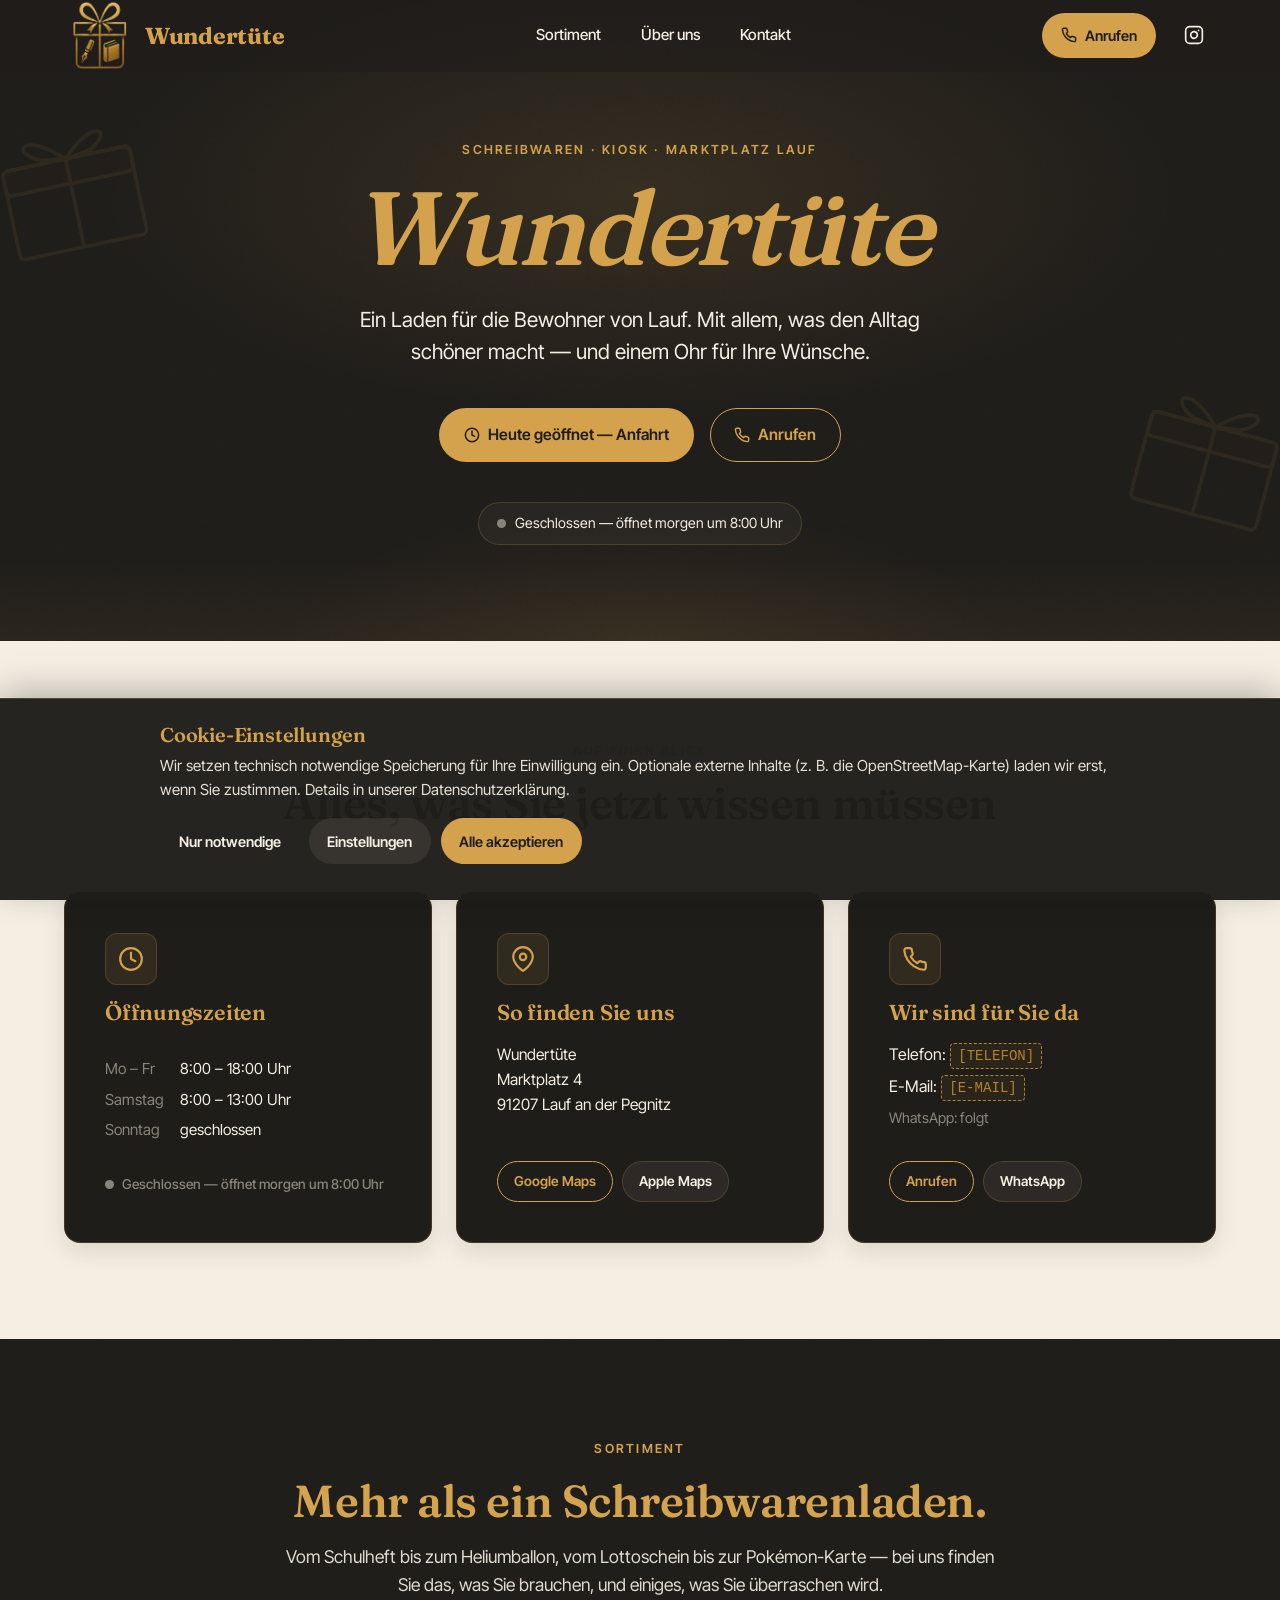
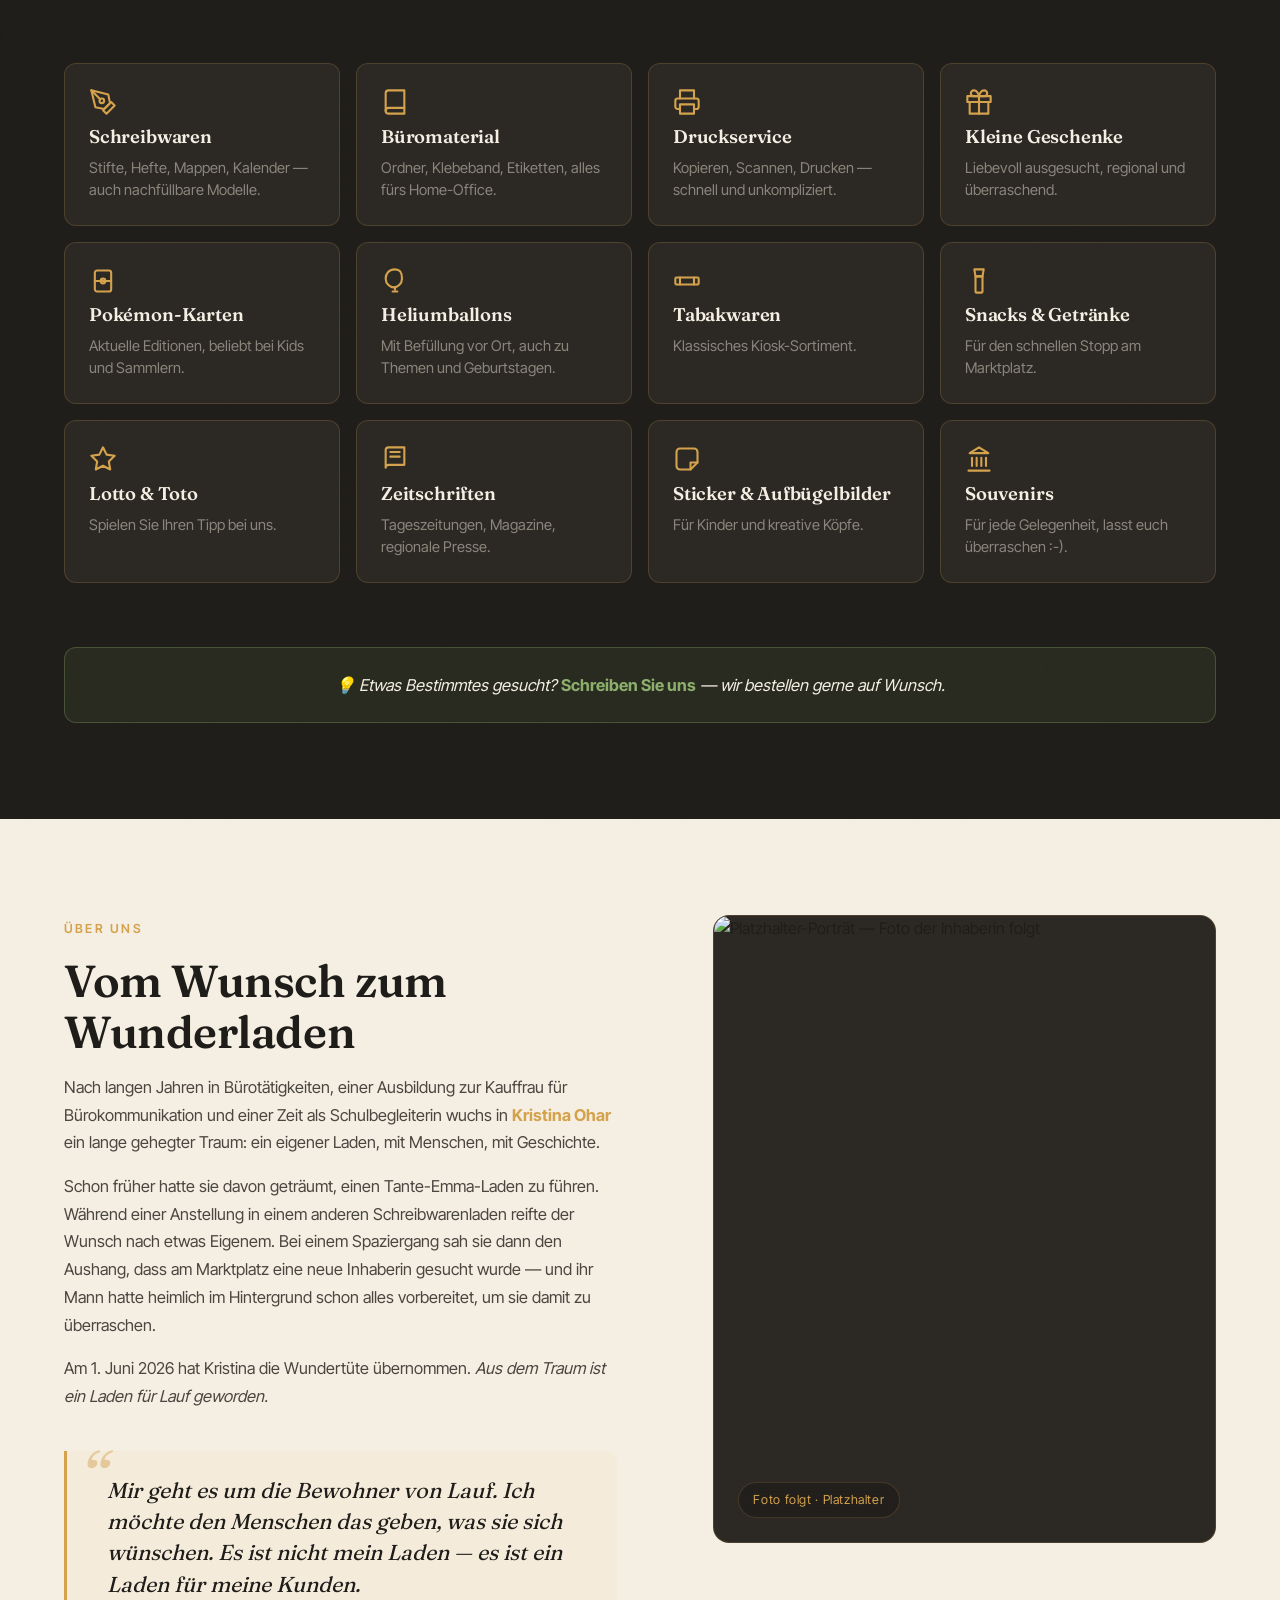
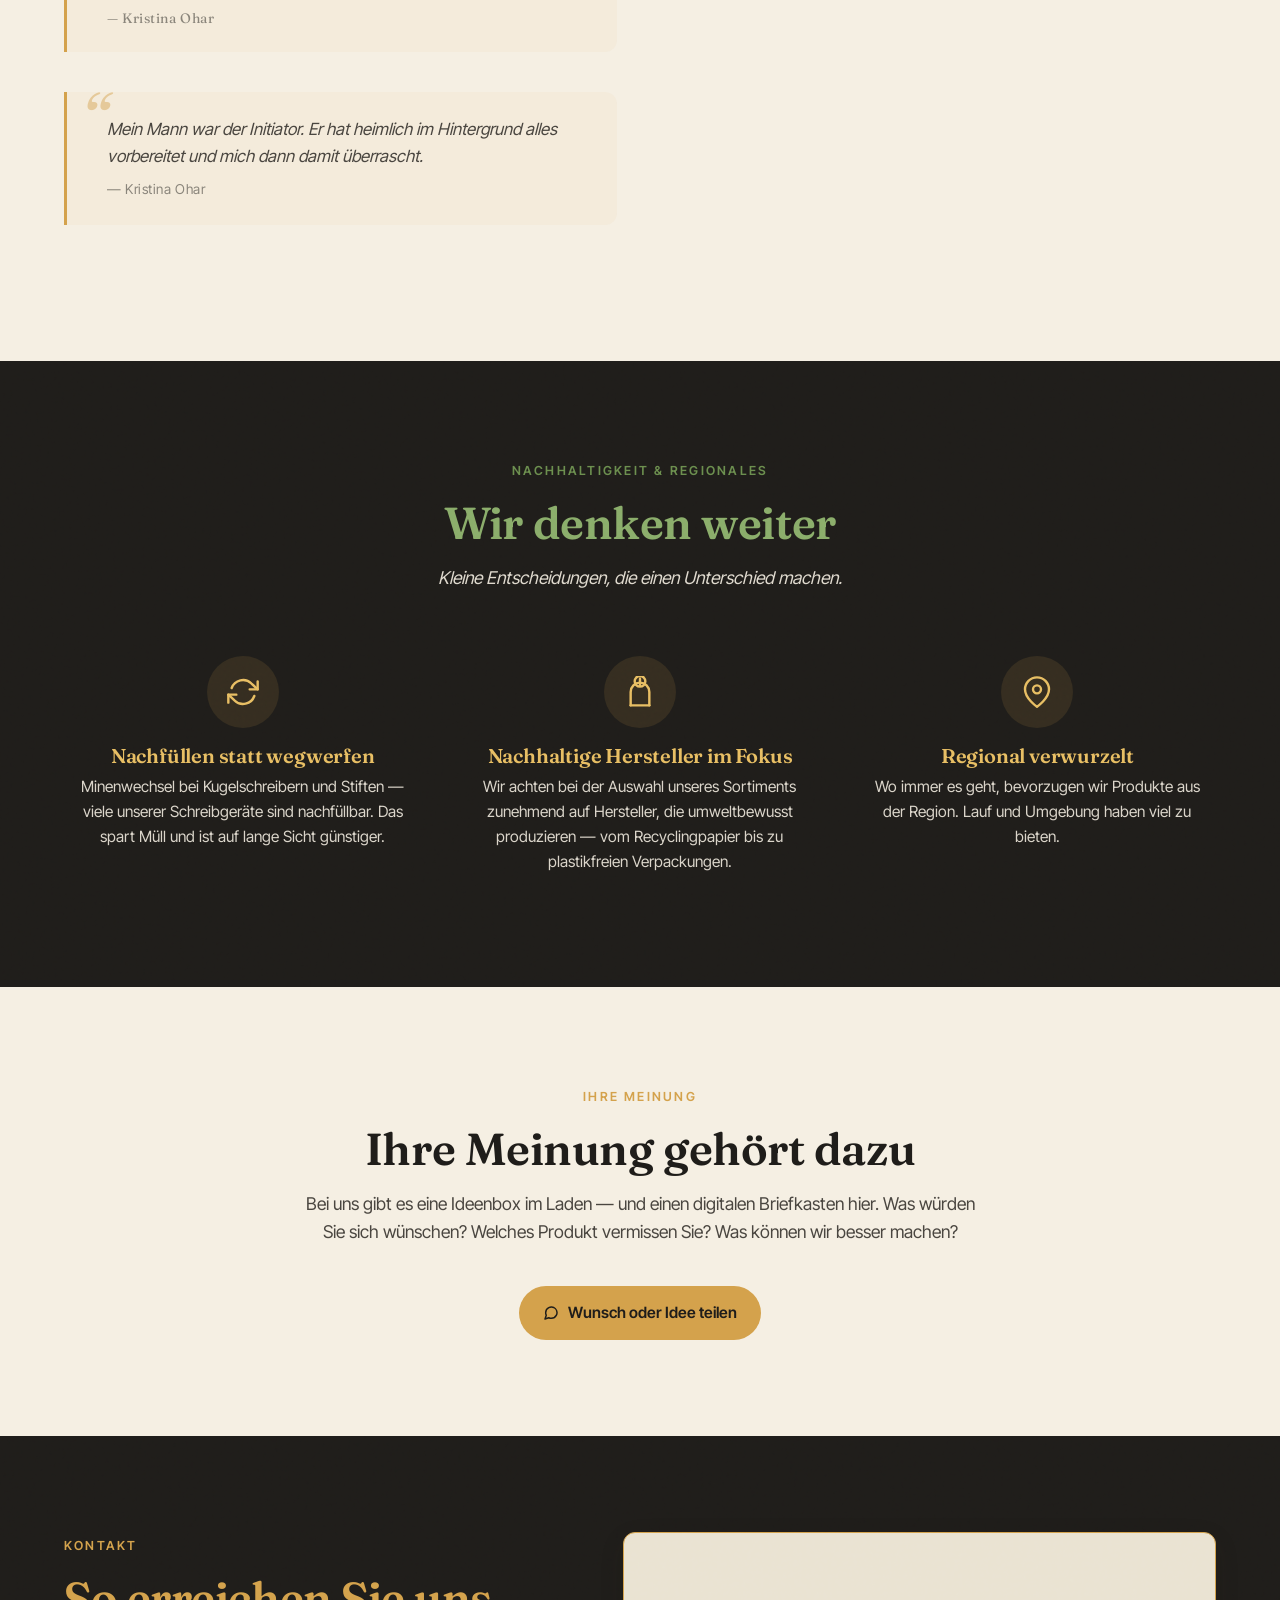
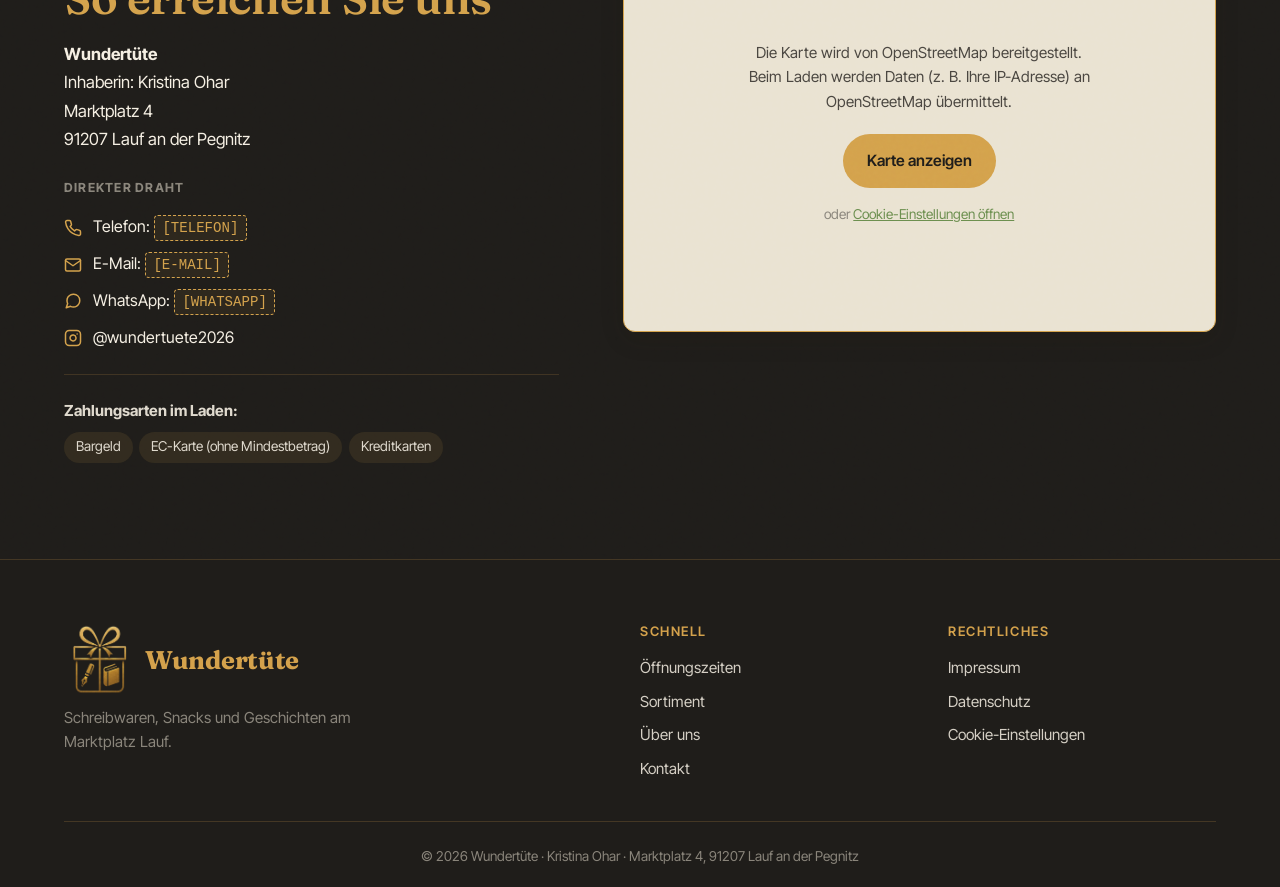
==== index.html @ 7faf1356 "Start" ====
<!DOCTYPE html>
<html lang="de">
<head>
  <meta charset="UTF-8" />
  <meta name="viewport" content="width=device-width, initial-scale=1.0" />
  <title>Wundertüte Lauf — Schreibwaren, Kiosk & Service am Marktplatz</title>
  <meta name="description" content="Wundertüte in Lauf an der Pegnitz: Schreibwaren, Büromaterial, Druckservice, Heliumballons, Snacks und Lotto. Mo–Fr 8–18 Uhr · Sa 8–13 Uhr. Marktplatz 4." />
  <meta name="theme-color" content="#1F1D1A" />

  <!-- Open Graph -->
  <meta property="og:title" content="Wundertüte — Ihr Schreibwarenladen am Marktplatz Lauf" />
  <meta property="og:description" content="Mehr als ein Schreibwarenladen. Von Schulmaterial bis Heliumballon — mit Service zum Anfassen." />
  <meta property="og:type" content="website" />
  <meta property="og:locale" content="de_DE" />

  <!-- Favicon Platzhalter (kleines goldenes Quadrat als SVG) -->
  <link rel="icon" type="image/svg+xml" href="data:image/svg+xml;utf8,<svg xmlns='http://www.w3.org/2000/svg' viewBox='0 0 64 64'><rect width='64' height='64' rx='12' fill='%231F1D1A'/><text x='50%25' y='58%25' font-family='serif' font-size='40' fill='%23D4A24C' text-anchor='middle' font-weight='700'>W</text></svg>" />

  <link rel="stylesheet" href="fonts.css" />
  <link rel="stylesheet" href="cookie-consent.css" />

  <style>
    /* =============================================================
       DESIGN TOKENS — Farbvariablen, Spacings, Typografie
       ============================================================= */
    :root {
      /* Primärfarben */
      --color-anthracite: #1F1D1A;
      --color-anthracite-soft: #2C2925;
      --color-gold: #D4A24C;
      --color-gold-bright: #E8BE63;

      /* Akzent */
      --color-green: #6B8E4E;
      --color-green-bright: #8AAD6A;

      /* Neutrals */
      --color-cream: #F5EFE3;
      --color-cream-soft: #EAE3D2;
      --color-text-on-dark: #F5EFE3;
      --color-text-on-light: #1F1D1A;
      --color-text-muted: #8A857B;
      --color-border: rgba(212, 162, 76, 0.2);

      /* Schatten — warm getönt */
      --shadow-sm: 0 1px 2px rgba(45, 30, 10, 0.08);
      --shadow-md: 0 8px 24px rgba(45, 30, 10, 0.12);
      --shadow-lg: 0 16px 48px rgba(45, 30, 10, 0.18);

      /* Spacings */
      --space-xs: 0.5rem;
      --space-sm: 1rem;
      --space-md: 1.5rem;
      --space-lg: 2.5rem;
      --space-xl: 4rem;
      --space-2xl: 6rem;

      /* Radien */
      --radius-sm: 8px;
      --radius-md: 12px;
      --radius-lg: 16px;
      --radius-pill: 999px;

      /* Schrift */
      --font-display: 'Fraunces', Georgia, 'Times New Roman', serif;
      --font-body: 'Inter Tight', system-ui, -apple-system, sans-serif;

      /* Breakpoints (für JS-Lesbarkeit dokumentiert) */
      --bp-sm: 640px;
      --bp-md: 960px;
      --bp-lg: 1280px;

      /* Header-Höhe */
      --header-h: 72px;
    }

    /* =============================================================
       RESET & BASE
       ============================================================= */
    *, *::before, *::after { box-sizing: border-box; }
    html { scroll-behavior: smooth; scroll-padding-top: var(--header-h); }
    body {
      margin: 0;
      font-family: var(--font-body);
      font-size: 16px;
      line-height: 1.6;
      color: var(--color-text-on-light);
      background: var(--color-cream);
      -webkit-font-smoothing: antialiased;
      -moz-osx-font-smoothing: grayscale;
    }
    img, svg { display: block; max-width: 100%; height: auto; }
    a { color: inherit; text-decoration: none; }
    button { font: inherit; cursor: pointer; border: none; background: none; color: inherit; }
    h1, h2, h3, h4 {
      font-family: var(--font-display);
      font-weight: 600;
      letter-spacing: -0.01em;
      line-height: 1.15;
      margin: 0 0 var(--space-sm) 0;
    }
    p { margin: 0 0 var(--space-sm) 0; }

    .container {
      width: 100%;
      max-width: 1200px;
      margin: 0 auto;
      padding: 0 var(--space-md);
    }

    /* Fokus-Styles für A11y */
    :focus-visible {
      outline: 2px solid var(--color-gold-bright);
      outline-offset: 3px;
      border-radius: 4px;
    }

    /* Sektion Padding */
    .section {
      padding: var(--space-2xl) 0;
      position: relative;
    }
    .section--dark {
      background: var(--color-anthracite);
      color: var(--color-text-on-dark);
    }
    .section--light {
      background: var(--color-cream);
      color: var(--color-text-on-light);
    }

    /* Grain Overlay für dunkle Sektionen */
    .section--dark::before {
      content: "";
      position: absolute;
      inset: 0;
      pointer-events: none;
      opacity: 0.07;
      mix-blend-mode: overlay;
      background-image: url("data:image/svg+xml,%3Csvg viewBox='0 0 200 200' xmlns='http://www.w3.org/2000/svg'%3E%3Cfilter id='n'%3E%3CfeTurbulence type='fractalNoise' baseFrequency='0.85' numOctaves='2' stitchTiles='stitch'/%3E%3C/filter%3E%3Crect width='100%25' height='100%25' filter='url(%23n)' opacity='0.9'/%3E%3C/svg%3E");
    }

    .eyebrow {
      display: inline-block;
      font-family: var(--font-body);
      font-size: 0.78rem;
      font-weight: 600;
      letter-spacing: 0.18em;
      text-transform: uppercase;
      color: var(--color-gold);
      margin-bottom: var(--space-sm);
    }

    /* Buttons */
    .btn {
      display: inline-flex;
      align-items: center;
      justify-content: center;
      gap: 0.55rem;
      padding: 0.85rem 1.45rem;
      font-weight: 600;
      font-size: 0.97rem;
      border-radius: var(--radius-pill);
      transition: transform 0.18s ease, box-shadow 0.22s ease, background 0.2s ease, color 0.2s ease, border-color 0.2s ease;
      min-height: 44px;
      cursor: pointer;
      border: 1.5px solid transparent;
      white-space: nowrap;
    }
    .btn--primary {
      background: var(--color-gold);
      color: var(--color-anthracite);
    }
    .btn--primary:hover {
      background: var(--color-gold-bright);
      transform: translateY(-1px);
      box-shadow: 0 8px 20px rgba(212, 162, 76, 0.35);
    }
    .btn--outline {
      background: transparent;
      color: var(--color-gold);
      border-color: var(--color-gold);
    }
    .btn--outline:hover {
      background: rgba(212, 162, 76, 0.12);
      color: var(--color-gold-bright);
      transform: translateY(-1px);
    }
    .btn--green {
      background: var(--color-green);
      color: var(--color-cream);
    }
    .btn--green:hover {
      background: var(--color-green-bright);
      transform: translateY(-1px);
      box-shadow: 0 8px 20px rgba(107, 142, 78, 0.35);
    }
    .btn--ghost {
      background: rgba(245, 239, 227, 0.06);
      color: var(--color-text-on-dark);
      border-color: var(--color-border);
    }
    .btn--ghost:hover {
      background: rgba(212, 162, 76, 0.12);
      border-color: var(--color-gold);
    }

    /* =============================================================
       SEKTION 1: HEADER (sticky)
       ============================================================= */
    .site-header {
      position: fixed;
      top: 0; left: 0; right: 0;
      z-index: 100;
      height: var(--header-h);
      background: rgba(31, 29, 26, 0.55);
      backdrop-filter: blur(0px);
      -webkit-backdrop-filter: blur(0px);
      transition: background 0.3s ease, backdrop-filter 0.3s ease, height 0.3s ease, box-shadow 0.3s ease;
      border-bottom: 1px solid transparent;
    }
    .site-header.is-scrolled {
      background: rgba(31, 29, 26, 0.85);
      backdrop-filter: blur(12px);
      -webkit-backdrop-filter: blur(12px);
      border-bottom-color: var(--color-border);
      box-shadow: 0 4px 24px rgba(0, 0, 0, 0.2);
    }
    .site-header .container {
      display: flex;
      align-items: center;
      justify-content: space-between;
      height: 100%;
    }
    .brand {
      display: flex;
      align-items: center;
      gap: 0.55rem;
      color: var(--color-gold);
      font-family: var(--font-display);
      font-size: 1.45rem;
      font-weight: 700;
      letter-spacing: -0.01em;
    }
    .brand-mark {
      width: 4.5rem;
      height: 4.5rem;
      flex-shrink: 0;
      object-fit: contain;
    }
    .nav-desktop {
      display: none;
      gap: var(--space-lg);
    }
    .nav-desktop a {
      color: var(--color-cream);
      font-size: 0.95rem;
      font-weight: 500;
      position: relative;
      padding: 0.3rem 0;
      transition: color 0.2s ease;
    }
    .nav-desktop a::after {
      content: "";
      position: absolute;
      left: 0; right: 0; bottom: -2px;
      height: 2px;
      background: var(--color-gold);
      transform: scaleX(0);
      transform-origin: left;
      transition: transform 0.25s ease;
    }
    .nav-desktop a:hover { color: var(--color-gold); }
    .nav-desktop a:hover::after { transform: scaleX(1); }

    .header-actions {
      display: flex;
      align-items: center;
      gap: var(--space-sm);
    }
    .icon-btn {
      width: 44px; height: 44px;
      display: grid; place-items: center;
      border-radius: var(--radius-pill);
      color: var(--color-cream);
      transition: background 0.2s ease, color 0.2s ease;
    }
    .icon-btn:hover { background: rgba(212, 162, 76, 0.15); color: var(--color-gold); }
    .header-actions .btn { padding: 0.6rem 1.1rem; font-size: 0.9rem; }

    .burger {
      display: grid;
      place-items: center;
      width: 44px; height: 44px;
      border-radius: var(--radius-pill);
      color: var(--color-cream);
    }
    .burger:hover { background: rgba(212, 162, 76, 0.15); color: var(--color-gold); }

    /* Mobile-Nav-Overlay */
    .mobile-nav {
      position: fixed;
      inset: var(--header-h) 0 0 0;
      background: rgba(31, 29, 26, 0.97);
      backdrop-filter: blur(20px);
      -webkit-backdrop-filter: blur(20px);
      z-index: 95;
      display: flex;
      flex-direction: column;
      padding: var(--space-xl) var(--space-md);
      gap: var(--space-md);
      transform: translateY(-110%);
      transition: transform 0.4s cubic-bezier(0.4, 0, 0.2, 1);
    }
    .mobile-nav.is-open { transform: translateY(0); }
    .mobile-nav a {
      color: var(--color-cream);
      font-family: var(--font-display);
      font-size: 1.6rem;
      padding: 0.4rem 0;
      border-bottom: 1px solid var(--color-border);
    }
    .mobile-nav a:hover { color: var(--color-gold); }

    @media (min-width: 960px) {
      .nav-desktop { display: flex; }
      .burger { display: none; }
    }

    /* =============================================================
       SEKTION 2: HERO
       ============================================================= */
    .hero {
      position: relative;
      padding-top: calc(var(--header-h) + var(--space-xl));
      padding-bottom: var(--space-2xl);
      background: var(--color-anthracite);
      color: var(--color-text-on-dark);
      overflow: hidden;
      text-align: center;
    }
    .hero::before {
      content: "";
      position: absolute;
      inset: 0;
      background:
        radial-gradient(ellipse 60% 50% at 50% 30%, rgba(212, 162, 76, 0.12), transparent 70%),
        radial-gradient(ellipse 40% 30% at 50% 100%, rgba(212, 162, 76, 0.08), transparent 70%);
      pointer-events: none;
    }
    .hero::after {
      content: "";
      position: absolute;
      inset: 0;
      opacity: 0.08;
      mix-blend-mode: overlay;
      background-image: url("data:image/svg+xml,%3Csvg viewBox='0 0 200 200' xmlns='http://www.w3.org/2000/svg'%3E%3Cfilter id='n'%3E%3CfeTurbulence type='fractalNoise' baseFrequency='0.85' numOctaves='2' stitchTiles='stitch'/%3E%3C/filter%3E%3Crect width='100%25' height='100%25' filter='url(%23n)'/%3E%3C/svg%3E");
      pointer-events: none;
    }
    .hero-ornament {
      position: absolute;
      width: 180px;
      opacity: 0.08;
      pointer-events: none;
    }
    .hero-ornament--left { top: 14%; left: -20px; transform: rotate(-12deg); }
    .hero-ornament--right { bottom: 16%; right: -20px; transform: rotate(15deg); }

    .hero-content { position: relative; z-index: 2; max-width: 820px; margin: 0 auto; }
    .hero h1 {
      font-family: var(--font-display);
      font-size: clamp(3rem, 11vw, 6.5rem);
      font-weight: 600;
      color: var(--color-gold);
      letter-spacing: -0.03em;
      margin-bottom: var(--space-md);
      line-height: 1;
      font-style: italic;
    }
    .hero-subline {
      font-size: clamp(1.05rem, 2.2vw, 1.3rem);
      color: var(--color-cream);
      max-width: 620px;
      margin: 0 auto var(--space-lg);
      line-height: 1.55;
    }
    .hero-actions {
      display: flex;
      flex-wrap: wrap;
      justify-content: center;
      gap: var(--space-sm);
      margin-bottom: var(--space-lg);
    }
    .hero-status {
      display: inline-flex;
      align-items: center;
      gap: 0.6rem;
      padding: 0.55rem 1.1rem;
      border: 1px solid var(--color-border);
      border-radius: var(--radius-pill);
      font-size: 0.88rem;
      color: var(--color-cream);
      background: rgba(245, 239, 227, 0.04);
    }
    .live-dot {
      width: 9px; height: 9px;
      border-radius: 50%;
      background: var(--color-green-bright);
      box-shadow: 0 0 0 0 rgba(138, 173, 106, 0.6);
      animation: pulse 2.4s ease-in-out infinite;
    }
    @keyframes pulse {
      0%, 100% { box-shadow: 0 0 0 0 rgba(138, 173, 106, 0.6); }
      50% { box-shadow: 0 0 0 8px rgba(138, 173, 106, 0); }
    }
    .live-dot.is-closed { background: var(--color-text-muted); animation: none; }

    .hero-gradient-fade {
      position: absolute;
      bottom: 0; left: 0; right: 0;
      height: 80px;
      background: linear-gradient(to bottom, transparent, rgba(212, 162, 76, 0.06));
      pointer-events: none;
    }

    /* =============================================================
       SEKTION 3: SCHNELL-INFO
       ============================================================= */
    .quickinfo .section-head {
      text-align: center;
      margin-bottom: var(--space-xl);
    }
    .quickinfo h2 {
      font-size: clamp(2rem, 4.5vw, 2.8rem);
    }
    .info-grid {
      display: grid;
      grid-template-columns: 1fr;
      gap: var(--space-md);
    }
    @media (min-width: 720px) { .info-grid { grid-template-columns: repeat(3, 1fr); } }

    .info-card {
      background: var(--color-anthracite);
      color: var(--color-text-on-dark);
      border-radius: var(--radius-lg);
      padding: var(--space-lg);
      box-shadow: var(--shadow-md);
      border: 1px solid var(--color-border);
      display: flex;
      flex-direction: column;
      gap: var(--space-sm);
      transition: transform 0.3s ease, box-shadow 0.3s ease;
    }
    .info-card:hover {
      transform: translateY(-4px);
      box-shadow: var(--shadow-lg);
    }
    .info-icon {
      width: 52px; height: 52px;
      border-radius: var(--radius-md);
      background: rgba(212, 162, 76, 0.1);
      border: 1px solid var(--color-border);
      display: grid; place-items: center;
      color: var(--color-gold);
    }
    .info-card h3 {
      font-size: 1.35rem;
      color: var(--color-gold);
      margin: 0;
    }
    .info-card .hours-table {
      display: grid;
      grid-template-columns: auto 1fr;
      gap: 0.4rem 1rem;
      font-size: 0.95rem;
    }
    .info-card .hours-table dt { color: var(--color-text-muted); }
    .info-card .hours-table dd { margin: 0; color: var(--color-cream); }
    .info-card address {
      font-style: normal;
      font-size: 0.98rem;
      line-height: 1.6;
      color: var(--color-cream);
    }
    .info-card .card-actions {
      margin-top: auto;
      display: flex;
      flex-wrap: wrap;
      gap: 0.55rem;
      padding-top: var(--space-sm);
    }
    .info-card .card-actions .btn { padding: 0.55rem 1rem; font-size: 0.85rem; min-height: 38px; }

    .status-pill {
      display: inline-flex;
      align-items: center;
      gap: 0.5rem;
      font-size: 0.85rem;
      color: var(--color-green-bright);
      font-weight: 500;
    }
    .status-pill.is-closed { color: var(--color-text-muted); }

    /* =============================================================
       SEKTION 4: SORTIMENT
       ============================================================= */
    .sortiment .section-head {
      text-align: center;
      max-width: 720px;
      margin: 0 auto var(--space-xl);
    }
    .sortiment h2 {
      font-size: clamp(2rem, 4.5vw, 2.8rem);
      color: var(--color-gold);
    }
    .sortiment .lead {
      font-size: 1.1rem;
      color: var(--color-cream);
      opacity: 0.9;
    }
    .cat-grid {
      display: grid;
      grid-template-columns: 1fr;
      gap: var(--space-sm);
    }
    @media (min-width: 600px) { .cat-grid { grid-template-columns: repeat(2, 1fr); } }
    @media (min-width: 960px) { .cat-grid { grid-template-columns: repeat(3, 1fr); } }
    @media (min-width: 1200px) { .cat-grid { grid-template-columns: repeat(4, 1fr); } }

    .cat-card {
      background: var(--color-anthracite-soft);
      border: 1px solid var(--color-border);
      border-radius: var(--radius-md);
      padding: var(--space-md);
      display: flex;
      flex-direction: column;
      gap: 0.6rem;
      transition: transform 0.25s ease, border-color 0.25s ease, background 0.25s ease;
      position: relative;
      overflow: hidden;
    }
    .cat-card::after {
      content: "";
      position: absolute;
      left: var(--space-md);
      bottom: var(--space-sm);
      width: 32px;
      height: 2px;
      background: var(--color-green);
      transform: scaleX(0);
      transform-origin: left;
      transition: transform 0.3s ease;
    }
    .cat-card:hover {
      transform: translateY(-3px);
      border-color: var(--color-gold);
      background: var(--color-anthracite-soft);
    }
    .cat-card:hover::after { transform: scaleX(1); }
    .cat-icon { color: var(--color-gold); }
    .cat-card h3 { font-size: 1.15rem; margin: 0; color: var(--color-cream); }
    .cat-card p { font-size: 0.92rem; color: var(--color-text-muted); margin: 0; line-height: 1.5; }

    .hint-box {
      margin-top: var(--space-xl);
      padding: var(--space-md) var(--space-lg);
      background: rgba(107, 142, 78, 0.12);
      border: 1px solid rgba(138, 173, 106, 0.3);
      border-radius: var(--radius-md);
      text-align: center;
      color: var(--color-cream);
      font-size: 1.02rem;
      font-style: italic;
    }
    .hint-box strong { color: var(--color-green-bright); font-style: normal; }

    /* =============================================================
       SEKTION 5: ÜBER UNS
       ============================================================= */
    .about .layout {
      display: grid;
      grid-template-columns: 1fr;
      gap: var(--space-xl);
      align-items: start;
    }
    @media (min-width: 960px) { .about .layout { grid-template-columns: 1.1fr 1fr; gap: var(--space-2xl); } }

    .about h2 {
      font-size: clamp(2rem, 4.5vw, 2.8rem);
      color: var(--color-anthracite);
    }
    .about p {
      color: #4a4640;
      font-size: 1.02rem;
      line-height: 1.7;
    }
    .about-photo {
      position: relative;
      border-radius: var(--radius-lg);
      overflow: hidden;
      border: 1px solid var(--color-border);
      aspect-ratio: 4 / 5;
      background: var(--color-anthracite-soft);
    }
    .about-photo img {
      width: 100%; height: 100%; object-fit: cover;
      filter: saturate(0.92);
    }
    .about-photo .photo-tag {
      position: absolute;
      bottom: var(--space-md); left: var(--space-md);
      background: rgba(31, 29, 26, 0.75);
      backdrop-filter: blur(8px);
      color: var(--color-gold);
      padding: 0.45rem 0.9rem;
      border-radius: var(--radius-pill);
      font-size: 0.78rem;
      letter-spacing: 0.05em;
      border: 1px solid var(--color-border);
    }

    .quote-block {
      margin: var(--space-lg) 0;
      padding: var(--space-md) var(--space-lg);
      border-left: 3px solid var(--color-gold);
      background: rgba(212, 162, 76, 0.05);
      border-radius: 0 var(--radius-md) var(--radius-md) 0;
      position: relative;
    }
    .quote-block::before {
      content: "“";
      position: absolute;
      top: -0.4rem; left: 0.6rem;
      font-family: var(--font-display);
      font-size: 4rem;
      color: var(--color-gold);
      opacity: 0.45;
      line-height: 1;
    }
    .quote-block.large {
      font-family: var(--font-display);
      font-size: 1.35rem;
      line-height: 1.45;
      color: var(--color-anthracite);
      font-style: italic;
    }
    .quote-block.small {
      font-size: 1.05rem;
      color: #4a4640;
      font-style: italic;
    }
    .quote-block cite {
      display: block;
      margin-top: 0.55rem;
      font-size: 0.85rem;
      color: var(--color-text-muted);
      font-style: normal;
      letter-spacing: 0.04em;
    }

    /* =============================================================
       SEKTION 6: NACHHALTIGKEIT
       ============================================================= */
    .nachhaltigkeit .section-head {
      text-align: center;
      max-width: 720px;
      margin: 0 auto var(--space-xl);
    }
    .nachhaltigkeit h2 {
      font-size: clamp(2rem, 4.5vw, 2.8rem);
      color: var(--color-green-bright);
    }
    .nachhaltigkeit .lead {
      font-style: italic;
      font-size: 1.1rem;
      color: var(--color-cream);
      opacity: 0.9;
    }
    .nh-grid {
      display: grid;
      grid-template-columns: 1fr;
      gap: var(--space-lg);
    }
    @media (min-width: 720px) { .nh-grid { grid-template-columns: repeat(3, 1fr); } }
    .nh-item { text-align: center; padding: 0 var(--space-sm); }
    .nh-icon {
      width: 72px; height: 72px;
      margin: 0 auto var(--space-sm);
      background: rgba(212, 162, 76, 0.12);
      border-radius: var(--radius-pill);
      display: grid; place-items: center;
      color: var(--color-gold-bright);
    }
    .nh-item h3 { font-size: 1.25rem; color: var(--color-gold-bright); margin-bottom: 0.5rem; }
    .nh-item p { color: var(--color-cream); opacity: 0.88; font-size: 0.97rem; line-height: 1.6; }

    /* =============================================================
       SEKTION 8: FEEDBACK
       ============================================================= */
    .feedback {
      text-align: center;
    }
    .feedback .inner { max-width: 720px; margin: 0 auto; }
    .feedback h2 {
      font-size: clamp(2rem, 4.5vw, 2.8rem);
      color: var(--color-anthracite);
    }
    .feedback p {
      font-size: 1.1rem;
      color: #4a4640;
      margin-bottom: var(--space-lg);
    }
    .feedback-fallback {
      display: none;
      margin-top: var(--space-md);
      padding: var(--space-md);
      background: rgba(107, 142, 78, 0.08);
      border: 1px solid rgba(31, 29, 26, 0.1);
      border-radius: var(--radius-md);
      color: #4a4640;
      font-size: 0.97rem;
    }
    .feedback-fallback.is-open { display: block; }

    /* =============================================================
       SEKTION 9: KONTAKT
       ============================================================= */
    .kontakt .layout {
      display: grid;
      grid-template-columns: 1fr;
      gap: var(--space-xl);
    }
    @media (min-width: 960px) { .kontakt .layout { grid-template-columns: 1fr 1.2fr; } }

    .kontakt h2 {
      font-size: clamp(2rem, 4.5vw, 2.8rem);
      color: var(--color-gold);
    }
    .kontakt .contact-block address {
      font-style: normal;
      font-size: 1.05rem;
      line-height: 1.7;
      color: var(--color-cream);
      margin-bottom: var(--space-md);
    }
    .kontakt .contact-block .label-mini {
      font-size: 0.78rem;
      font-weight: 700;
      color: var(--color-text-muted);
      letter-spacing: 0.1em;
      text-transform: uppercase;
    }
    .contact-list {
      list-style: none;
      padding: 0;
      margin: 0 0 var(--space-md);
      display: flex;
      flex-direction: column;
      gap: 0.6rem;
    }
    .contact-list li {
      display: flex;
      align-items: center;
      gap: 0.7rem;
      font-size: 1rem;
    }
    .contact-list li svg { color: var(--color-gold); flex-shrink: 0; }
    .contact-list a:hover { color: var(--color-green); text-decoration: underline; }

    .pay-block {
      margin-top: var(--space-md);
      padding-top: var(--space-md);
      border-top: 1px solid var(--color-border);
      font-size: 0.95rem;
      color: var(--color-cream);
      opacity: 0.9;
    }
    .pay-tags {
      display: flex;
      flex-wrap: wrap;
      gap: 0.4rem;
      margin-top: 0.5rem;
    }
    .pay-tags span {
      padding: 0.3rem 0.75rem;
      background: rgba(212, 162, 76, 0.12);
      border-radius: var(--radius-pill);
      font-size: 0.85rem;
    }

    .map-frame {
      border-radius: var(--radius-md);
      overflow: hidden;
      border: 1px solid var(--color-gold);
      box-shadow: var(--shadow-md);
      height: 400px;
      background: var(--color-cream-soft);
    }
    .map-frame iframe { width: 100%; height: 100%; border: 0; display: block; }

    /* =============================================================
       SEKTION 10: FOOTER
       ============================================================= */
    .site-footer {
      background: var(--color-anthracite);
      color: var(--color-cream);
      padding: var(--space-xl) 0 var(--space-md);
      border-top: 1px solid var(--color-border);
    }
    .footer-grid {
      display: grid;
      grid-template-columns: 1fr;
      gap: var(--space-lg);
      margin-bottom: var(--space-lg);
    }
    @media (min-width: 720px) { .footer-grid { grid-template-columns: 2fr 1fr 1fr; } }

    .footer-brand .brand { font-size: 1.6rem; margin-bottom: 0.6rem; }
    .footer-brand p { color: var(--color-text-muted); font-size: 0.95rem; max-width: 360px; }
    .footer-col h4 {
      font-family: var(--font-body);
      font-size: 0.82rem;
      text-transform: uppercase;
      letter-spacing: 0.12em;
      color: var(--color-gold);
      margin-bottom: var(--space-sm);
      font-weight: 600;
    }
    .footer-col ul {
      list-style: none;
      padding: 0; margin: 0;
      display: flex;
      flex-direction: column;
      gap: 0.5rem;
    }
    .footer-col a {
      color: var(--color-cream);
      opacity: 0.85;
      font-size: 0.95rem;
      transition: color 0.2s ease, opacity 0.2s ease;
    }
    .footer-col a:hover { color: var(--color-gold); opacity: 1; }

    .footer-bottom {
      padding-top: var(--space-md);
      border-top: 1px solid var(--color-border);
      text-align: center;
      font-size: 0.85rem;
      color: var(--color-text-muted);
    }

    /* =============================================================
       SCROLL-REVEAL
       ============================================================= */
    .reveal {
      opacity: 0;
      transform: translateY(24px);
      transition: opacity 0.7s ease, transform 0.7s ease;
    }
    .reveal.is-visible {
      opacity: 1;
      transform: none;
    }

    @media (prefers-reduced-motion: reduce) {
      *, *::before, *::after {
        animation-duration: 0.01ms !important;
        transition-duration: 0.01ms !important;
      }
      .reveal { opacity: 1; transform: none; }
    }

    /* Platzhalter-Tag (sichtbar) */
    .ph {
      display: inline-block;
      padding: 0.05rem 0.45rem;
      border: 1px dashed var(--color-gold);
      border-radius: 4px;
      color: var(--color-gold);
      font-size: 0.88em;
      font-family: ui-monospace, SFMono-Regular, monospace;
      background: rgba(212, 162, 76, 0.08);
    }
    .section--light .ph {
      color: #b3832c;
      border-color: #b3832c;
      background: rgba(179, 131, 44, 0.08);
    }
  </style>
</head>
<body>
  <!-- =============================================================
       HEADER
       ============================================================= -->
  <header class="site-header" id="siteHeader">
    <div class="container">
      <a href="#top" class="brand" aria-label="Wundertüte Startseite">
        <img src="Wundertuete_Logo_Paket_transparent.png" alt="" class="brand-mark" width="72" height="72" aria-hidden="true">
        <span>Wundertüte</span>
      </a>

      <nav class="nav-desktop" aria-label="Hauptnavigation">
        <a href="#sortiment">Sortiment</a>
        <a href="#about">Über uns</a>
        <a href="#kontakt">Kontakt</a>
      </nav>

      <div class="header-actions">
        <a href="tel:+49" class="btn btn--primary" aria-label="Anrufen">
          <svg width="16" height="16" viewBox="0 0 24 24" fill="none" stroke="currentColor" stroke-width="2.2" stroke-linecap="round" stroke-linejoin="round" aria-hidden="true"><path d="M22 16.92v3a2 2 0 0 1-2.18 2 19.79 19.79 0 0 1-8.63-3.07 19.5 19.5 0 0 1-6-6 19.79 19.79 0 0 1-3.07-8.67A2 2 0 0 1 4.11 2h3a2 2 0 0 1 2 1.72 12.84 12.84 0 0 0 .7 2.81 2 2 0 0 1-.45 2.11L8.09 9.91a16 16 0 0 0 6 6l1.27-1.27a2 2 0 0 1 2.11-.45 12.84 12.84 0 0 0 2.81.7A2 2 0 0 1 22 16.92z"/></svg>
          <span class="anrufen-label">Anrufen</span>
        </a>
        <a href="https://www.instagram.com/wundertuete2026/" class="icon-btn" aria-label="Instagram" target="_blank" rel="noopener">
          <svg width="20" height="20" viewBox="0 0 24 24" fill="none" stroke="currentColor" stroke-width="2" stroke-linecap="round" stroke-linejoin="round" aria-hidden="true"><rect x="2" y="2" width="20" height="20" rx="5" ry="5"/><path d="M16 11.37A4 4 0 1 1 12.63 8 4 4 0 0 1 16 11.37z"/><line x1="17.5" y1="6.5" x2="17.51" y2="6.5"/></svg>
        </a>
        <button class="burger" id="burgerBtn" aria-label="Menü öffnen" aria-controls="mobileNav" aria-expanded="false">
          <svg width="22" height="22" viewBox="0 0 24 24" fill="none" stroke="currentColor" stroke-width="2.2" stroke-linecap="round" aria-hidden="true"><line x1="3" y1="7" x2="21" y2="7"/><line x1="3" y1="12" x2="21" y2="12"/><line x1="3" y1="17" x2="21" y2="17"/></svg>
        </button>
      </div>
    </div>
  </header>

  <nav class="mobile-nav" id="mobileNav" aria-label="Mobile Navigation">
    <a href="#sortiment">Sortiment</a>
    <a href="#about">Über uns</a>
    <a href="#nachhaltigkeit">Nachhaltigkeit</a>
    <a href="#feedback">Feedback</a>
    <a href="#kontakt">Kontakt</a>
  </nav>

  <main id="top">
    <!-- =============================================================
         SEKTION 2: HERO
         ============================================================= -->
    <section class="hero">
      <!-- Geschenkbox-SVG-Ornamente -->
      <svg class="hero-ornament hero-ornament--left" viewBox="0 0 100 100" fill="none" aria-hidden="true">
        <rect x="14" y="38" width="72" height="50" rx="3" stroke="#D4A24C" stroke-width="2"/>
        <rect x="14" y="38" width="72" height="14" rx="3" stroke="#D4A24C" stroke-width="2" fill="rgba(212,162,76,0.15)"/>
        <line x1="50" y1="38" x2="50" y2="88" stroke="#D4A24C" stroke-width="2"/>
        <path d="M50 38 C 30 18, 20 28, 36 36 Z" stroke="#D4A24C" stroke-width="2" fill="none"/>
        <path d="M50 38 C 70 18, 80 28, 64 36 Z" stroke="#D4A24C" stroke-width="2" fill="none"/>
      </svg>
      <svg class="hero-ornament hero-ornament--right" viewBox="0 0 100 100" fill="none" aria-hidden="true">
        <rect x="14" y="38" width="72" height="50" rx="3" stroke="#D4A24C" stroke-width="2"/>
        <rect x="14" y="38" width="72" height="14" rx="3" stroke="#D4A24C" stroke-width="2" fill="rgba(212,162,76,0.15)"/>
        <line x1="50" y1="38" x2="50" y2="88" stroke="#D4A24C" stroke-width="2"/>
        <path d="M50 38 C 30 18, 20 28, 36 36 Z" stroke="#D4A24C" stroke-width="2" fill="none"/>
        <path d="M50 38 C 70 18, 80 28, 64 36 Z" stroke="#D4A24C" stroke-width="2" fill="none"/>
      </svg>

      <div class="container hero-content">
        <span class="eyebrow">Schreibwaren · Kiosk · Marktplatz Lauf</span>
        <h1>Wundertüte</h1>
        <p class="hero-subline">
          Ein Laden für die Bewohner von Lauf. Mit allem, was den Alltag schöner macht —
          und einem Ohr für Ihre Wünsche.
        </p>
        <div class="hero-actions">
          <a href="#quickinfo" class="btn btn--primary">
            <svg width="16" height="16" viewBox="0 0 24 24" fill="none" stroke="currentColor" stroke-width="2.2" stroke-linecap="round" stroke-linejoin="round" aria-hidden="true"><circle cx="12" cy="12" r="10"/><polyline points="12 6 12 12 16 14"/></svg>
            Heute geöffnet — Anfahrt
          </a>
          <a href="tel:+49" class="btn btn--outline">
            <svg width="16" height="16" viewBox="0 0 24 24" fill="none" stroke="currentColor" stroke-width="2.2" stroke-linecap="round" stroke-linejoin="round" aria-hidden="true"><path d="M22 16.92v3a2 2 0 0 1-2.18 2 19.79 19.79 0 0 1-8.63-3.07 19.5 19.5 0 0 1-6-6 19.79 19.79 0 0 1-3.07-8.67A2 2 0 0 1 4.11 2h3a2 2 0 0 1 2 1.72 12.84 12.84 0 0 0 .7 2.81 2 2 0 0 1-.45 2.11L8.09 9.91a16 16 0 0 0 6 6l1.27-1.27a2 2 0 0 1 2.11-.45 12.84 12.84 0 0 0 2.81.7A2 2 0 0 1 22 16.92z"/></svg>
            Anrufen
          </a>
        </div>
        <div class="hero-status" id="heroStatus">
          <span class="live-dot" id="heroStatusDot" aria-hidden="true"></span>
          <span id="heroStatusText">Mo–Fr 8–18 Uhr · Sa 8–13 Uhr</span>
        </div>
      </div>
      <div class="hero-gradient-fade" aria-hidden="true"></div>
    </section>

    <!-- =============================================================
         SEKTION 3: SCHNELL-INFO
         ============================================================= -->
    <section class="section section--light quickinfo" id="quickinfo">
      <div class="container">
        <div class="section-head reveal">
          <span class="eyebrow" style="color:#b3832c;">Auf einen Blick</span>
          <h2>Alles, was Sie jetzt wissen müssen</h2>
        </div>

        <div class="info-grid">
          <!-- Karte 1: Öffnungszeiten -->
          <article class="info-card reveal">
            <div class="info-icon">
              <svg width="26" height="26" viewBox="0 0 24 24" fill="none" stroke="currentColor" stroke-width="2" stroke-linecap="round" stroke-linejoin="round" aria-hidden="true"><circle cx="12" cy="12" r="10"/><polyline points="12 6 12 12 16 14"/></svg>
            </div>
            <h3>Öffnungszeiten</h3>
            <dl class="hours-table">
              <dt>Mo – Fr</dt><dd>8:00 – 18:00 Uhr</dd>
              <dt>Samstag</dt><dd>8:00 – 13:00 Uhr</dd>
              <dt>Sonntag</dt><dd>geschlossen</dd>
            </dl>
            <div class="status-pill" id="openStatus" role="status" aria-live="polite">
              <span class="live-dot" id="openStatusDot" aria-hidden="true"></span>
              <span id="openStatusText">Status wird berechnet…</span>
            </div>
          </article>

          <!-- Karte 2: Standort -->
          <article class="info-card reveal">
            <div class="info-icon">
              <svg width="26" height="26" viewBox="0 0 24 24" fill="none" stroke="currentColor" stroke-width="2" stroke-linecap="round" stroke-linejoin="round" aria-hidden="true"><path d="M21 10c0 7-9 13-9 13s-9-6-9-13a9 9 0 0 1 18 0z"/><circle cx="12" cy="10" r="3"/></svg>
            </div>
            <h3>So finden Sie uns</h3>
            <address>
              Wundertüte<br>
              Marktplatz 4<br>
              91207 Lauf an der Pegnitz
            </address>
            <div class="card-actions">
              <a class="btn btn--outline" href="https://maps.google.com/?q=Marktplatz+4,+91207+Lauf+an+der+Pegnitz" target="_blank" rel="noopener">Google Maps</a>
              <a class="btn btn--ghost" href="https://maps.apple.com/?address=Marktplatz%204,%2091207%20Lauf%20an%20der%20Pegnitz" target="_blank" rel="noopener">Apple Maps</a>
            </div>
          </article>

          <!-- Karte 3: Direkt erreichen -->
          <article class="info-card reveal">
            <div class="info-icon">
              <svg width="26" height="26" viewBox="0 0 24 24" fill="none" stroke="currentColor" stroke-width="2" stroke-linecap="round" stroke-linejoin="round" aria-hidden="true"><path d="M22 16.92v3a2 2 0 0 1-2.18 2 19.79 19.79 0 0 1-8.63-3.07 19.5 19.5 0 0 1-6-6 19.79 19.79 0 0 1-3.07-8.67A2 2 0 0 1 4.11 2h3a2 2 0 0 1 2 1.72 12.84 12.84 0 0 0 .7 2.81 2 2 0 0 1-.45 2.11L8.09 9.91a16 16 0 0 0 6 6l1.27-1.27a2 2 0 0 1 2.11-.45 12.84 12.84 0 0 0 2.81.7A2 2 0 0 1 22 16.92z"/></svg>
            </div>
            <h3>Wir sind für Sie da</h3>
            <div>
              <p style="margin: 0 0 0.3rem 0; color: var(--color-cream);">Telefon: <span class="ph">[TELEFON]</span></p>
              <p style="margin: 0 0 0.3rem 0; color: var(--color-cream);">E-Mail: <span class="ph">[E-MAIL]</span></p>
              <p style="margin: 0; color: var(--color-text-muted); font-size: 0.9rem;">WhatsApp: folgt</p>
            </div>
            <div class="card-actions">
              <a class="btn btn--outline" href="tel:+49">Anrufen</a>
              <a class="btn btn--ghost" href="https://wa.me/49">WhatsApp</a>
            </div>
          </article>
        </div>
      </div>
    </section>

    <!-- =============================================================
         SEKTION 4: SORTIMENT
         ============================================================= -->
    <section class="section section--dark sortiment" id="sortiment">
      <div class="container">
        <div class="section-head reveal">
          <span class="eyebrow">Sortiment</span>
          <h2>Mehr als ein Schreibwarenladen.</h2>
          <p class="lead">
            Vom Schulheft bis zum Heliumballon, vom Lottoschein bis zur Pokémon-Karte —
            bei uns finden Sie das, was Sie brauchen, und einiges, was Sie überraschen wird.
          </p>
        </div>

        <div class="cat-grid">
          <!-- Schreibwaren -->
          <article class="cat-card reveal">
            <span class="cat-icon"><svg width="28" height="28" viewBox="0 0 24 24" fill="none" stroke="currentColor" stroke-width="1.8" stroke-linecap="round" stroke-linejoin="round" aria-hidden="true"><path d="M12 19l7-7 3 3-7 7-3-3z"/><path d="M18 13l-1.5-7.5L2 2l3.5 14.5L13 18l5-5z"/><path d="M2 2l7.586 7.586"/><circle cx="11" cy="11" r="2"/></svg></span>
            <h3>Schreibwaren</h3>
            <p>Stifte, Hefte, Mappen, Kalender — auch nachfüllbare Modelle.</p>
          </article>

          <!-- Büromaterial -->
          <article class="cat-card reveal">
            <span class="cat-icon"><svg width="28" height="28" viewBox="0 0 24 24" fill="none" stroke="currentColor" stroke-width="1.8" stroke-linecap="round" stroke-linejoin="round" aria-hidden="true"><path d="M4 19.5A2.5 2.5 0 0 1 6.5 17H20"/><path d="M6.5 2H20v20H6.5A2.5 2.5 0 0 1 4 19.5v-15A2.5 2.5 0 0 1 6.5 2z"/></svg></span>
            <h3>Büromaterial</h3>
            <p>Ordner, Klebeband, Etiketten, alles fürs Home-Office.</p>
          </article>

          <!-- Druckservice -->
          <article class="cat-card reveal">
            <span class="cat-icon"><svg width="28" height="28" viewBox="0 0 24 24" fill="none" stroke="currentColor" stroke-width="1.8" stroke-linecap="round" stroke-linejoin="round" aria-hidden="true"><polyline points="6 9 6 2 18 2 18 9"/><path d="M6 18H4a2 2 0 0 1-2-2v-5a2 2 0 0 1 2-2h16a2 2 0 0 1 2 2v5a2 2 0 0 1-2 2h-2"/><rect x="6" y="14" width="12" height="8"/></svg></span>
            <h3>Druckservice</h3>
            <p>Kopieren, Scannen, Drucken — schnell und unkompliziert.</p>
          </article>

          <!-- Kleine Geschenke -->
          <article class="cat-card reveal">
            <span class="cat-icon"><svg width="28" height="28" viewBox="0 0 24 24" fill="none" stroke="currentColor" stroke-width="1.8" stroke-linecap="round" stroke-linejoin="round" aria-hidden="true"><polyline points="20 12 20 22 4 22 4 12"/><rect x="2" y="7" width="20" height="5"/><line x1="12" y1="22" x2="12" y2="7"/><path d="M12 7H7.5a2.5 2.5 0 0 1 0-5C11 2 12 7 12 7z"/><path d="M12 7h4.5a2.5 2.5 0 0 0 0-5C13 2 12 7 12 7z"/></svg></span>
            <h3>Kleine Geschenke</h3>
            <p>Liebevoll ausgesucht, regional und überraschend.</p>
          </article>

          <!-- Pokémon-Karten -->
          <article class="cat-card reveal">
            <span class="cat-icon"><svg width="28" height="28" viewBox="0 0 24 24" fill="none" stroke="currentColor" stroke-width="1.8" stroke-linecap="round" stroke-linejoin="round" aria-hidden="true"><rect x="5" y="3" width="14" height="18" rx="2"/><line x1="5" y1="12" x2="19" y2="12"/><circle cx="12" cy="12" r="2"/></svg></span>
            <h3>Pokémon-Karten</h3>
            <p>Aktuelle Editionen, beliebt bei Kids und Sammlern.</p>
          </article>

          <!-- Heliumballons -->
          <article class="cat-card reveal">
            <span class="cat-icon"><svg width="28" height="28" viewBox="0 0 24 24" fill="none" stroke="currentColor" stroke-width="1.8" stroke-linecap="round" stroke-linejoin="round" aria-hidden="true"><path d="M12 2C7 2 4 5.5 4 10c0 4.5 4 7.5 7 7.5s7-3 7-7.5C18 5.5 17 2 12 2z"/><path d="M12 17.5v2"/><path d="M10 21h4"/></svg></span>
            <h3>Heliumballons</h3>
            <p>Mit Befüllung vor Ort, auch zu Themen und Geburtstagen.</p>
          </article>

          <!-- Tabakwaren -->
          <article class="cat-card reveal">
            <span class="cat-icon"><svg width="28" height="28" viewBox="0 0 24 24" fill="none" stroke="currentColor" stroke-width="1.8" stroke-linecap="round" stroke-linejoin="round" aria-hidden="true"><rect x="2" y="9" width="20" height="6" rx="1"/><line x1="6" y1="9" x2="6" y2="15"/><line x1="18" y1="9" x2="18" y2="15"/></svg></span>
            <h3>Tabakwaren</h3>
            <p>Klassisches Kiosk-Sortiment.</p>
          </article>

          <!-- Snacks & Getränke -->
          <article class="cat-card reveal">
            <span class="cat-icon"><svg width="28" height="28" viewBox="0 0 24 24" fill="none" stroke="currentColor" stroke-width="1.8" stroke-linecap="round" stroke-linejoin="round" aria-hidden="true"><path d="M8 2h8l-1 6H9L8 2z"/><path d="M9 8h6v13a1 1 0 0 1-1 1h-4a1 1 0 0 1-1-1V8z"/></svg></span>
            <h3>Snacks & Getränke</h3>
            <p>Für den schnellen Stopp am Marktplatz.</p>
          </article>

          <!-- Lotto & Toto -->
          <article class="cat-card reveal">
            <span class="cat-icon"><svg width="28" height="28" viewBox="0 0 24 24" fill="none" stroke="currentColor" stroke-width="1.8" stroke-linecap="round" stroke-linejoin="round" aria-hidden="true"><polygon points="12 2 15.09 8.26 22 9.27 17 14.14 18.18 21.02 12 17.77 5.82 21.02 7 14.14 2 9.27 8.91 8.26 12 2"/></svg></span>
            <h3>Lotto & Toto</h3>
            <p>Spielen Sie Ihren Tipp bei uns.</p>
          </article>

          <!-- Zeitschriften -->
          <article class="cat-card reveal">
            <span class="cat-icon"><svg width="28" height="28" viewBox="0 0 24 24" fill="none" stroke="currentColor" stroke-width="1.8" stroke-linecap="round" stroke-linejoin="round" aria-hidden="true"><path d="M4 19.5A2.5 2.5 0 0 1 6.5 17H20V2H6.5A2.5 2.5 0 0 0 4 4.5v15z"/><line x1="8" y1="6" x2="16" y2="6"/><line x1="8" y1="10" x2="16" y2="10"/></svg></span>
            <h3>Zeitschriften</h3>
            <p>Tageszeitungen, Magazine, regionale Presse.</p>
          </article>

          <!-- Sticker & Aufbügelbilder -->
          <article class="cat-card reveal">
            <span class="cat-icon"><svg width="28" height="28" viewBox="0 0 24 24" fill="none" stroke="currentColor" stroke-width="1.8" stroke-linecap="round" stroke-linejoin="round" aria-hidden="true"><path d="M3 6a3 3 0 0 1 3-3h12a3 3 0 0 1 3 3v9l-6 6H6a3 3 0 0 1-3-3V6z"/><polyline points="15 21 15 15 21 15"/></svg></span>
            <h3>Sticker & Aufbügelbilder</h3>
            <p>Für Kinder und kreative Köpfe.</p>
          </article>

          <!-- Souvenirs -->
          <article class="cat-card reveal">
            <span class="cat-icon"><svg width="28" height="28" viewBox="0 0 24 24" fill="none" stroke="currentColor" stroke-width="1.8" stroke-linecap="round" stroke-linejoin="round" aria-hidden="true"><line x1="3" y1="22" x2="21" y2="22"/><line x1="6" y1="18" x2="6" y2="11"/><line x1="10" y1="18" x2="10" y2="11"/><line x1="14" y1="18" x2="14" y2="11"/><line x1="18" y1="18" x2="18" y2="11"/><polygon points="12 2 20 7 4 7"/></svg></span>
            <h3>Souvenirs</h3>
            <p>Für jede Gelegenheit, lasst euch überraschen :-).</p>
          </article>
        </div>

        <div class="hint-box reveal">
          💡 <em>Etwas Bestimmtes gesucht? <strong>Schreiben Sie uns</strong> — wir bestellen gerne auf Wunsch.</em>
        </div>
      </div>
    </section>

    <!-- =============================================================
         SEKTION 5: ÜBER UNS
         ============================================================= -->
    <section class="section section--light about" id="about">
      <div class="container">
        <div class="layout">
          <div class="reveal">
            <span class="eyebrow">Über uns</span>
            <h2>Vom Wunsch zum Wunderladen</h2>

            <p>
              Nach langen Jahren in Bürotätigkeiten, einer Ausbildung zur Kauffrau für Bürokommunikation
              und einer Zeit als Schulbegleiterin wuchs in <strong style="color:var(--color-gold);">Kristina Ohar</strong>
              ein lange gehegter Traum: ein eigener Laden, mit Menschen, mit Geschichte.
            </p>
            <p>
              Schon früher hatte sie davon geträumt, einen Tante-Emma-Laden zu führen. Während einer
              Anstellung in einem anderen Schreibwarenladen reifte der Wunsch nach etwas Eigenem. Bei
              einem Spaziergang sah sie dann den Aushang, dass am Marktplatz eine neue Inhaberin gesucht
              wurde — und ihr Mann hatte heimlich im Hintergrund schon alles vorbereitet, um sie damit
              zu überraschen.
            </p>
            <p>
              Am 1. Juni 2026 hat Kristina die Wundertüte übernommen.
              <em>Aus dem Traum ist ein Laden für Lauf geworden.</em>
            </p>

            <blockquote class="quote-block large">
              Mir geht es um die Bewohner von Lauf. Ich möchte den Menschen das geben, was sie sich
              wünschen. Es ist nicht mein Laden — es ist ein Laden für meine Kunden.
              <cite>— Kristina Ohar</cite>
            </blockquote>

            <blockquote class="quote-block small">
              Mein Mann war der Initiator. Er hat heimlich im Hintergrund alles vorbereitet und mich
              dann damit überrascht.
              <cite>— Kristina Ohar</cite>
            </blockquote>
          </div>

          <div class="about-photo reveal">
            <!-- Platzhalter-Bild für Kristina -->
            <img src="https://images.unsplash.com/photo-1573497019940-1c28c88b4f3e?w=700&h=900&fit=crop&q=80" alt="Platzhalter-Porträt — Foto der Inhaberin folgt" loading="lazy">
            <span class="photo-tag">Foto folgt · Platzhalter</span>
          </div>
        </div>
      </div>
    </section>

    <!-- =============================================================
         SEKTION 6: NACHHALTIGKEIT
         ============================================================= -->
    <section class="section section--dark nachhaltigkeit" id="nachhaltigkeit">
      <div class="container">
        <div class="section-head reveal">
          <span class="eyebrow" style="color: var(--color-green);">Nachhaltigkeit & Regionales</span>
          <h2>Wir denken weiter</h2>
          <p class="lead">Kleine Entscheidungen, die einen Unterschied machen.</p>
        </div>

        <div class="nh-grid">
          <div class="nh-item reveal">
            <div class="nh-icon">
              <svg width="32" height="32" viewBox="0 0 24 24" fill="none" stroke="currentColor" stroke-width="1.8" stroke-linecap="round" stroke-linejoin="round" aria-hidden="true"><polyline points="23 4 23 10 17 10"/><polyline points="1 20 1 14 7 14"/><path d="M3.51 9a9 9 0 0 1 14.85-3.36L23 10M1 14l4.64 4.36A9 9 0 0 0 20.49 15"/></svg>
            </div>
            <h3>Nachfüllen statt wegwerfen</h3>
            <p>Minenwechsel bei Kugelschreibern und Stiften — viele unserer Schreibgeräte sind nachfüllbar. Das spart Müll und ist auf lange Sicht günstiger.</p>
          </div>

          <div class="nh-item reveal">
            <div class="nh-icon">
              <svg width="32" height="32" viewBox="0 0 24 24" fill="none" stroke="currentColor" stroke-width="1.8" stroke-linecap="round" stroke-linejoin="round" aria-hidden="true"><path d="M12 2v6m0 0a4 4 0 0 1-4-4 4 4 0 0 1 8 0 4 4 0 0 1-4 4z"/><path d="M5 22V12a7 7 0 0 1 14 0v10"/><line x1="5" y1="22" x2="19" y2="22"/></svg>
            </div>
            <h3>Nachhaltige Hersteller im Fokus</h3>
            <p>Wir achten bei der Auswahl unseres Sortiments zunehmend auf Hersteller, die umweltbewusst produzieren — vom Recyclingpapier bis zu plastikfreien Verpackungen.</p>
          </div>

          <div class="nh-item reveal">
            <div class="nh-icon">
              <svg width="32" height="32" viewBox="0 0 24 24" fill="none" stroke="currentColor" stroke-width="1.8" stroke-linecap="round" stroke-linejoin="round" aria-hidden="true"><path d="M21 10c0 7-9 13-9 13s-9-6-9-13a9 9 0 0 1 18 0z"/><circle cx="12" cy="10" r="3"/></svg>
            </div>
            <h3>Regional verwurzelt</h3>
            <p>Wo immer es geht, bevorzugen wir Produkte aus der Region. Lauf und Umgebung haben viel zu bieten.</p>
          </div>
        </div>
      </div>
    </section>

    <!-- =============================================================
         SEKTION 8: FEEDBACK
         ============================================================= -->
    <section class="section section--light feedback" id="feedback">
      <div class="container inner reveal">
        <span class="eyebrow">Ihre Meinung</span>
        <h2>Ihre Meinung gehört dazu</h2>
        <p>
          Bei uns gibt es eine Ideenbox im Laden — und einen digitalen Briefkasten hier.
          Was würden Sie sich wünschen? Welches Produkt vermissen Sie? Was können wir besser machen?
        </p>
        <button class="btn btn--primary" id="feedbackBtn" type="button" aria-expanded="false" aria-controls="feedbackFallback">
          <svg width="16" height="16" viewBox="0 0 24 24" fill="none" stroke="currentColor" stroke-width="2.2" stroke-linecap="round" stroke-linejoin="round" aria-hidden="true"><path d="M21 11.5a8.38 8.38 0 0 1-.9 3.8 8.5 8.5 0 0 1-7.6 4.7 8.38 8.38 0 0 1-3.8-.9L3 21l1.9-5.7a8.38 8.38 0 0 1-.9-3.8 8.5 8.5 0 0 1 4.7-7.6 8.38 8.38 0 0 1 3.8-.9h.5a8.48 8.48 0 0 1 8 8v.5z"/></svg>
          Wunsch oder Idee teilen
        </button>
        <div class="feedback-fallback" id="feedbackFallback" role="region" aria-live="polite">
          Vielen Dank für Ihr Interesse! Ein Online-Formular folgt in Kürze.<br>
          Bis dahin freuen wir uns über Ihre Nachricht an
          <a href="mailto:" style="color:var(--color-green); text-decoration:underline;"><span class="ph">[E-MAIL]</span></a>
          oder per Anruf unter <span class="ph">[TELEFON]</span>.
        </div>
      </div>
    </section>

    <!-- =============================================================
         SEKTION 9: KONTAKT
         ============================================================= -->
    <section class="section section--dark kontakt" id="kontakt">
      <div class="container">
        <div class="layout">
          <div class="contact-block reveal">
            <span class="eyebrow">Kontakt</span>
            <h2>So erreichen Sie uns</h2>

            <address>
              <strong>Wundertüte</strong><br>
              Inhaberin: Kristina Ohar<br>
              Marktplatz 4<br>
              91207 Lauf an der Pegnitz
            </address>

            <p class="label-mini">Direkter Draht</p>
            <ul class="contact-list">
              <li>
                <svg width="18" height="18" viewBox="0 0 24 24" fill="none" stroke="currentColor" stroke-width="2" stroke-linecap="round" stroke-linejoin="round" aria-hidden="true"><path d="M22 16.92v3a2 2 0 0 1-2.18 2 19.79 19.79 0 0 1-8.63-3.07 19.5 19.5 0 0 1-6-6 19.79 19.79 0 0 1-3.07-8.67A2 2 0 0 1 4.11 2h3a2 2 0 0 1 2 1.72 12.84 12.84 0 0 0 .7 2.81 2 2 0 0 1-.45 2.11L8.09 9.91a16 16 0 0 0 6 6l1.27-1.27a2 2 0 0 1 2.11-.45 12.84 12.84 0 0 0 2.81.7A2 2 0 0 1 22 16.92z"/></svg>
                <a href="tel:+49">Telefon: <span class="ph">[TELEFON]</span></a>
              </li>
              <li>
                <svg width="18" height="18" viewBox="0 0 24 24" fill="none" stroke="currentColor" stroke-width="2" stroke-linecap="round" stroke-linejoin="round" aria-hidden="true"><path d="M4 4h16c1.1 0 2 .9 2 2v12c0 1.1-.9 2-2 2H4c-1.1 0-2-.9-2-2V6c0-1.1.9-2 2-2z"/><polyline points="22,6 12,13 2,6"/></svg>
                <a href="mailto:">E-Mail: <span class="ph">[E-MAIL]</span></a>
              </li>
              <li>
                <svg width="18" height="18" viewBox="0 0 24 24" fill="none" stroke="currentColor" stroke-width="2" stroke-linecap="round" stroke-linejoin="round" aria-hidden="true"><path d="M21 11.5a8.38 8.38 0 0 1-.9 3.8 8.5 8.5 0 0 1-7.6 4.7 8.38 8.38 0 0 1-3.8-.9L3 21l1.9-5.7a8.38 8.38 0 0 1-.9-3.8 8.5 8.5 0 0 1 4.7-7.6 8.38 8.38 0 0 1 3.8-.9h.5a8.48 8.48 0 0 1 8 8v.5z"/></svg>
                <a href="https://wa.me/">WhatsApp: <span class="ph">[WHATSAPP]</span></a>
              </li>
              <li>
                <svg width="18" height="18" viewBox="0 0 24 24" fill="none" stroke="currentColor" stroke-width="2" stroke-linecap="round" stroke-linejoin="round" aria-hidden="true"><rect x="2" y="2" width="20" height="20" rx="5" ry="5"/><path d="M16 11.37A4 4 0 1 1 12.63 8 4 4 0 0 1 16 11.37z"/><line x1="17.5" y1="6.5" x2="17.51" y2="6.5"/></svg>
                <a href="https://www.instagram.com/wundertuete2026/" target="_blank" rel="noopener">@wundertuete2026</a>
              </li>
            </ul>

            <div class="pay-block">
              <strong>Zahlungsarten im Laden:</strong>
              <div class="pay-tags">
                <span>Bargeld</span>
                <span>EC-Karte (ohne Mindestbetrag)</span>
                <span>Kreditkarten</span>
              </div>
            </div>
          </div>

          <div class="map-frame reveal" id="mapFrame">
            <div class="map-consent" id="mapConsent">
              <p>Die Karte wird von OpenStreetMap bereitgestellt. Beim Laden werden Daten (z.&nbsp;B. Ihre IP-Adresse) an OpenStreetMap übermittelt.</p>
              <button type="button" class="btn btn--primary" id="mapLoadBtn">Karte anzeigen</button>
              <p class="map-consent-hint">oder <a href="#" data-cookie-settings>Cookie-Einstellungen öffnen</a></p>
            </div>
            <div id="mapContainer" hidden></div>
          </div>
        </div>
      </div>
    </section>
  </main>

  <!-- =============================================================
       SEKTION 10: FOOTER
       ============================================================= -->
  <footer class="site-footer">
    <div class="container">
      <div class="footer-grid">
        <div class="footer-brand">
          <a href="#top" class="brand">
            <img src="Wundertuete_Logo_Paket_transparent.png" alt="" class="brand-mark" width="72" height="72" aria-hidden="true">
            <span>Wundertüte</span>
          </a>
          <p>Schreibwaren, Snacks und Geschichten am Marktplatz Lauf.</p>
        </div>
        <div class="footer-col">
          <h4>Schnell</h4>
          <ul>
            <li><a href="#quickinfo">Öffnungszeiten</a></li>
            <li><a href="#sortiment">Sortiment</a></li>
            <li><a href="#about">Über uns</a></li>
            <li><a href="#kontakt">Kontakt</a></li>
          </ul>
        </div>
        <div class="footer-col">
          <h4>Rechtliches</h4>
          <ul>
            <li><a href="impressum.html">Impressum</a></li>
            <li><a href="datenschutz.html">Datenschutz</a></li>
            <li><a href="#" data-cookie-settings>Cookie-Einstellungen</a></li>
          </ul>
        </div>
      </div>
      <div class="footer-bottom">
        © 2026 Wundertüte · Kristina Ohar · Marktplatz 4, 91207 Lauf an der Pegnitz
      </div>
    </div>
  </footer>

  <!-- =============================================================
       SCHEMA.ORG — LocalBusiness JSON-LD
       ============================================================= -->
  <script type="application/ld+json">
  {
    "@context": "https://schema.org",
    "@type": "Store",
    "name": "Wundertüte",
    "description": "Schreibwaren, Büromaterial, Druckservice, Heliumballons, Snacks und Lotto am Marktplatz Lauf.",
    "url": "",
    "image": "",
    "telephone": "[TELEFON]",
    "email": "[E-MAIL]",
    "address": {
      "@type": "PostalAddress",
      "streetAddress": "Marktplatz 4",
      "postalCode": "91207",
      "addressLocality": "Lauf an der Pegnitz",
      "addressCountry": "DE"
    },
    "geo": {
      "@type": "GeoCoordinates",
      "latitude": 49.5113,
      "longitude": 11.2812
    },
    "openingHoursSpecification": [
      {
        "@type": "OpeningHoursSpecification",
        "dayOfWeek": ["Monday","Tuesday","Wednesday","Thursday","Friday"],
        "opens": "08:00",
        "closes": "18:00"
      },
      {
        "@type": "OpeningHoursSpecification",
        "dayOfWeek": "Saturday",
        "opens": "08:00",
        "closes": "13:00"
      }
    ],
    "sameAs": ["https://www.instagram.com/wundertuete2026/"],
    "founder": { "@type": "Person", "name": "Kristina Ohar" },
    "paymentAccepted": "Bargeld, EC-Karte, Kreditkarte",
    "currenciesAccepted": "EUR"
  }
  </script>

  <!-- =============================================================
       JAVASCRIPT
       ============================================================= -->
  <script>
    // ---- 1) Sticky Header Blur ----
    const header = document.getElementById('siteHeader');
    const onScroll = () => {
      if (window.scrollY > 24) header.classList.add('is-scrolled');
      else header.classList.remove('is-scrolled');
    };
    window.addEventListener('scroll', onScroll, { passive: true });
    onScroll();

    // ---- 2) "Jetzt geöffnet"-Status ----
    // Mo-Fr: 8-18, Sa: 8-13, So: zu
    const HOURS = {
      0: null,            // Sonntag
      1: [8, 18], 2: [8, 18], 3: [8, 18], 4: [8, 18], 5: [8, 18],
      6: [8, 13]          // Samstag
    };
    const DAYS_DE = ['Sonntag','Montag','Dienstag','Mittwoch','Donnerstag','Freitag','Samstag'];

    function calcStatus() {
      const now = new Date();
      const day = now.getDay();
      const hour = now.getHours() + now.getMinutes() / 60;
      const today = HOURS[day];

      if (today && hour >= today[0] && hour < today[1]) {
        const closeH = today[1];
        return { open: true, text: `Jetzt geöffnet · bis ${closeH}:00 Uhr` };
      }

      // Nächste Öffnung finden
      for (let i = 0; i <= 7; i++) {
        const checkDay = (day + i) % 7;
        const slot = HOURS[checkDay];
        if (!slot) continue;
        if (i === 0 && hour < slot[0]) {
          return { open: false, text: `Geschlossen — öffnet heute um ${slot[0]}:00 Uhr` };
        }
        if (i === 1) {
          return { open: false, text: `Geschlossen — öffnet morgen um ${slot[0]}:00 Uhr` };
        }
        if (i > 1) {
          return { open: false, text: `Geschlossen — öffnet ${DAYS_DE[checkDay]} um ${slot[0]}:00 Uhr` };
        }
      }
      return { open: false, text: 'Geschlossen' };
    }

    function applyStatus() {
      const s = calcStatus();
      const text = document.getElementById('openStatusText');
      const dot = document.getElementById('openStatusDot');
      const pill = document.getElementById('openStatus');
      if (text) text.textContent = s.text;
      if (pill) pill.classList.toggle('is-closed', !s.open);
      if (dot) dot.classList.toggle('is-closed', !s.open);

      const heroText = document.getElementById('heroStatusText');
      const heroDot = document.getElementById('heroStatusDot');
      if (heroText) heroText.textContent = s.text;
      if (heroDot) heroDot.classList.toggle('is-closed', !s.open);
    }
    applyStatus();
    setInterval(applyStatus, 60000);

    // ---- 3) Mobile Burger-Menü ----
    const burger = document.getElementById('burgerBtn');
    const mobileNav = document.getElementById('mobileNav');
    burger.addEventListener('click', () => {
      const isOpen = mobileNav.classList.toggle('is-open');
      burger.setAttribute('aria-expanded', String(isOpen));
      document.body.style.overflow = isOpen ? 'hidden' : '';
    });
    mobileNav.querySelectorAll('a').forEach(a => {
      a.addEventListener('click', () => {
        mobileNav.classList.remove('is-open');
        burger.setAttribute('aria-expanded', 'false');
        document.body.style.overflow = '';
      });
    });

    // ---- 4) Feedback-Button öffnet Fallback-Block ----
    const fbBtn = document.getElementById('feedbackBtn');
    const fbBlock = document.getElementById('feedbackFallback');
    fbBtn.addEventListener('click', () => {
      const isOpen = fbBlock.classList.toggle('is-open');
      fbBtn.setAttribute('aria-expanded', String(isOpen));
    });

    // ---- 7) Scroll-Reveal (Intersection Observer) ----
    const revealEls = document.querySelectorAll('.reveal');
    if ('IntersectionObserver' in window) {
      const io = new IntersectionObserver((entries) => {
        entries.forEach((entry, idx) => {
          if (entry.isIntersecting) {
            setTimeout(() => entry.target.classList.add('is-visible'), idx * 60);
            io.unobserve(entry.target);
          }
        });
      }, { threshold: 0.12, rootMargin: '0px 0px -40px 0px' });
      revealEls.forEach(el => io.observe(el));
    } else {
      revealEls.forEach(el => el.classList.add('is-visible'));
    }
  </script>
  <script src="cookie-consent.js"></script>
</body>
</html>
---- fonts.css ----
/* Lokal gehostete Schriften — keine Verbindung zu Google beim Seitenaufruf */

@font-face {
  font-family: 'Fraunces';
  font-style: normal;
  font-weight: 400 700;
  font-display: swap;
  src: url('fonts/fraunces-latin.woff2') format('woff2');
  unicode-range: U+0000-00FF, U+0131, U+0152-0153, U+02BB-02BC, U+02C6, U+02DA, U+02DC, U+0304, U+0308, U+0329, U+2000-206F, U+20AC, U+2122, U+2191, U+2193, U+2212, U+2215, U+FEFF, U+FFFD;
}

@font-face {
  font-family: 'Inter Tight';
  font-style: normal;
  font-weight: 300 700;
  font-display: swap;
  src: url('fonts/inter-tight-latin-ext.woff2') format('woff2');
  unicode-range: U+0100-02BA, U+02BD-02C5, U+02C7-02CC, U+02CE-02D7, U+02DD-02FF, U+0304, U+0308, U+0329, U+1D00-1DBF, U+1E00-1E9F, U+1EF2-1EFF, U+2020, U+20A0-20AB, U+20AD-20C0, U+2113, U+2C60-2C7F, U+A720-A7FF;
}

@font-face {
  font-family: 'Inter Tight';
  font-style: normal;
  font-weight: 300 700;
  font-display: swap;
  src: url('fonts/inter-tight-latin.woff2') format('woff2');
  unicode-range: U+0000-00FF, U+0131, U+0152-0153, U+02BB-02BC, U+02C6, U+02DA, U+02DC, U+0304, U+0308, U+0329, U+2000-206F, U+20AC, U+2122, U+2191, U+2193, U+2212, U+2215, U+FEFF, U+FFFD;
}
---- cookie-consent.css ----
/* Cookie-Banner & Karten-Platzhalter */

.cookie-banner {
  position: fixed;
  inset: auto 0 0 0;
  z-index: 1000;
  padding: var(--space-md, 1.5rem);
  background: rgba(31, 29, 26, 0.97);
  border-top: 1px solid rgba(212, 162, 76, 0.25);
  box-shadow: 0 -8px 32px rgba(0, 0, 0, 0.25);
  transform: translateY(100%);
  transition: transform 0.35s ease;
}

.cookie-banner.is-visible {
  transform: translateY(0);
}

.cookie-banner__inner {
  max-width: 960px;
  margin: 0 auto;
}

.cookie-banner h2 {
  font-family: var(--font-display, Georgia, serif);
  font-size: 1.25rem;
  color: #D4A24C;
  margin: 0 0 0.5rem;
}

.cookie-banner p {
  color: #F5EFE3;
  font-size: 0.95rem;
  margin: 0 0 1rem;
  opacity: 0.92;
}

.cookie-banner__actions {
  display: flex;
  flex-wrap: wrap;
  gap: 0.6rem;
  margin-bottom: 0.75rem;
}

.cookie-banner__actions button {
  font: inherit;
  font-size: 0.9rem;
  font-weight: 600;
  padding: 0.65rem 1.1rem;
  border-radius: 999px;
  cursor: pointer;
  border: 1px solid transparent;
  transition: background 0.2s ease, color 0.2s ease, border-color 0.2s ease;
}

.cookie-btn--reject {
  background: transparent;
  color: #F5EFE3;
  border-color: rgba(245, 239, 227, 0.25);
}

.cookie-btn--reject:hover {
  border-color: #D4A24C;
  color: #D4A24C;
}

.cookie-btn--settings {
  background: rgba(245, 239, 227, 0.08);
  color: #F5EFE3;
  border-color: rgba(245, 239, 227, 0.2);
}

.cookie-btn--settings:hover {
  background: rgba(212, 162, 76, 0.12);
  color: #D4A24C;
}

.cookie-btn--accept {
  background: #D4A24C;
  color: #1F1D1A;
}

.cookie-btn--accept:hover {
  background: #E8BE63;
}

.cookie-panel {
  margin: 0.75rem 0 1rem;
  padding: 1rem;
  background: rgba(245, 239, 227, 0.06);
  border: 1px solid rgba(212, 162, 76, 0.2);
  border-radius: 12px;
}

.cookie-panel[hidden] { display: none; }

.cookie-option {
  display: flex;
  align-items: flex-start;
  gap: 0.65rem;
  color: #F5EFE3;
  font-size: 0.92rem;
  margin-bottom: 0.65rem;
}

.cookie-option:last-of-type { margin-bottom: 0.85rem; }

.cookie-option input {
  margin-top: 0.2rem;
  accent-color: #D4A24C;
}

.cookie-option strong {
  display: block;
  color: #E8BE63;
  font-weight: 600;
}

.cookie-option span {
  display: block;
  opacity: 0.85;
  font-size: 0.85rem;
  margin-top: 0.15rem;
}

.cookie-btn--save {
  background: #6B8E4E;
  color: #F5EFE3;
  font: inherit;
  font-size: 0.88rem;
  font-weight: 600;
  padding: 0.55rem 1rem;
  border: none;
  border-radius: 999px;
  cursor: pointer;
}

.cookie-btn--save:hover { background: #8AAD6A; }

.cookie-banner__legal {
  font-size: 0.82rem;
  margin: 0 !important;
}

.cookie-banner__legal a {
  color: #E8BE63;
  text-decoration: underline;
  text-underline-offset: 2px;
}

body.cookie-banner-open {
  padding-bottom: 0;
}

.map-consent {
  display: flex;
  flex-direction: column;
  align-items: center;
  justify-content: center;
  height: 100%;
  min-height: 400px;
  padding: 2rem;
  text-align: center;
  gap: 1rem;
}

.map-consent p {
  max-width: 360px;
  color: #4a4640;
  font-size: 0.95rem;
  margin: 0;
}

.map-consent-hint {
  font-size: 0.85rem !important;
  color: #8A857B !important;
}

.map-consent-hint a {
  color: #6B8E4E;
  text-decoration: underline;
}

.map-consent .btn { margin-top: 0.25rem; }

#mapContainer:not([hidden]) {
  width: 100%;
  height: 100%;
  min-height: 400px;
}

#mapContainer iframe {
  width: 100%;
  height: 100%;
  min-height: 400px;
  border: 0;
  display: block;
}
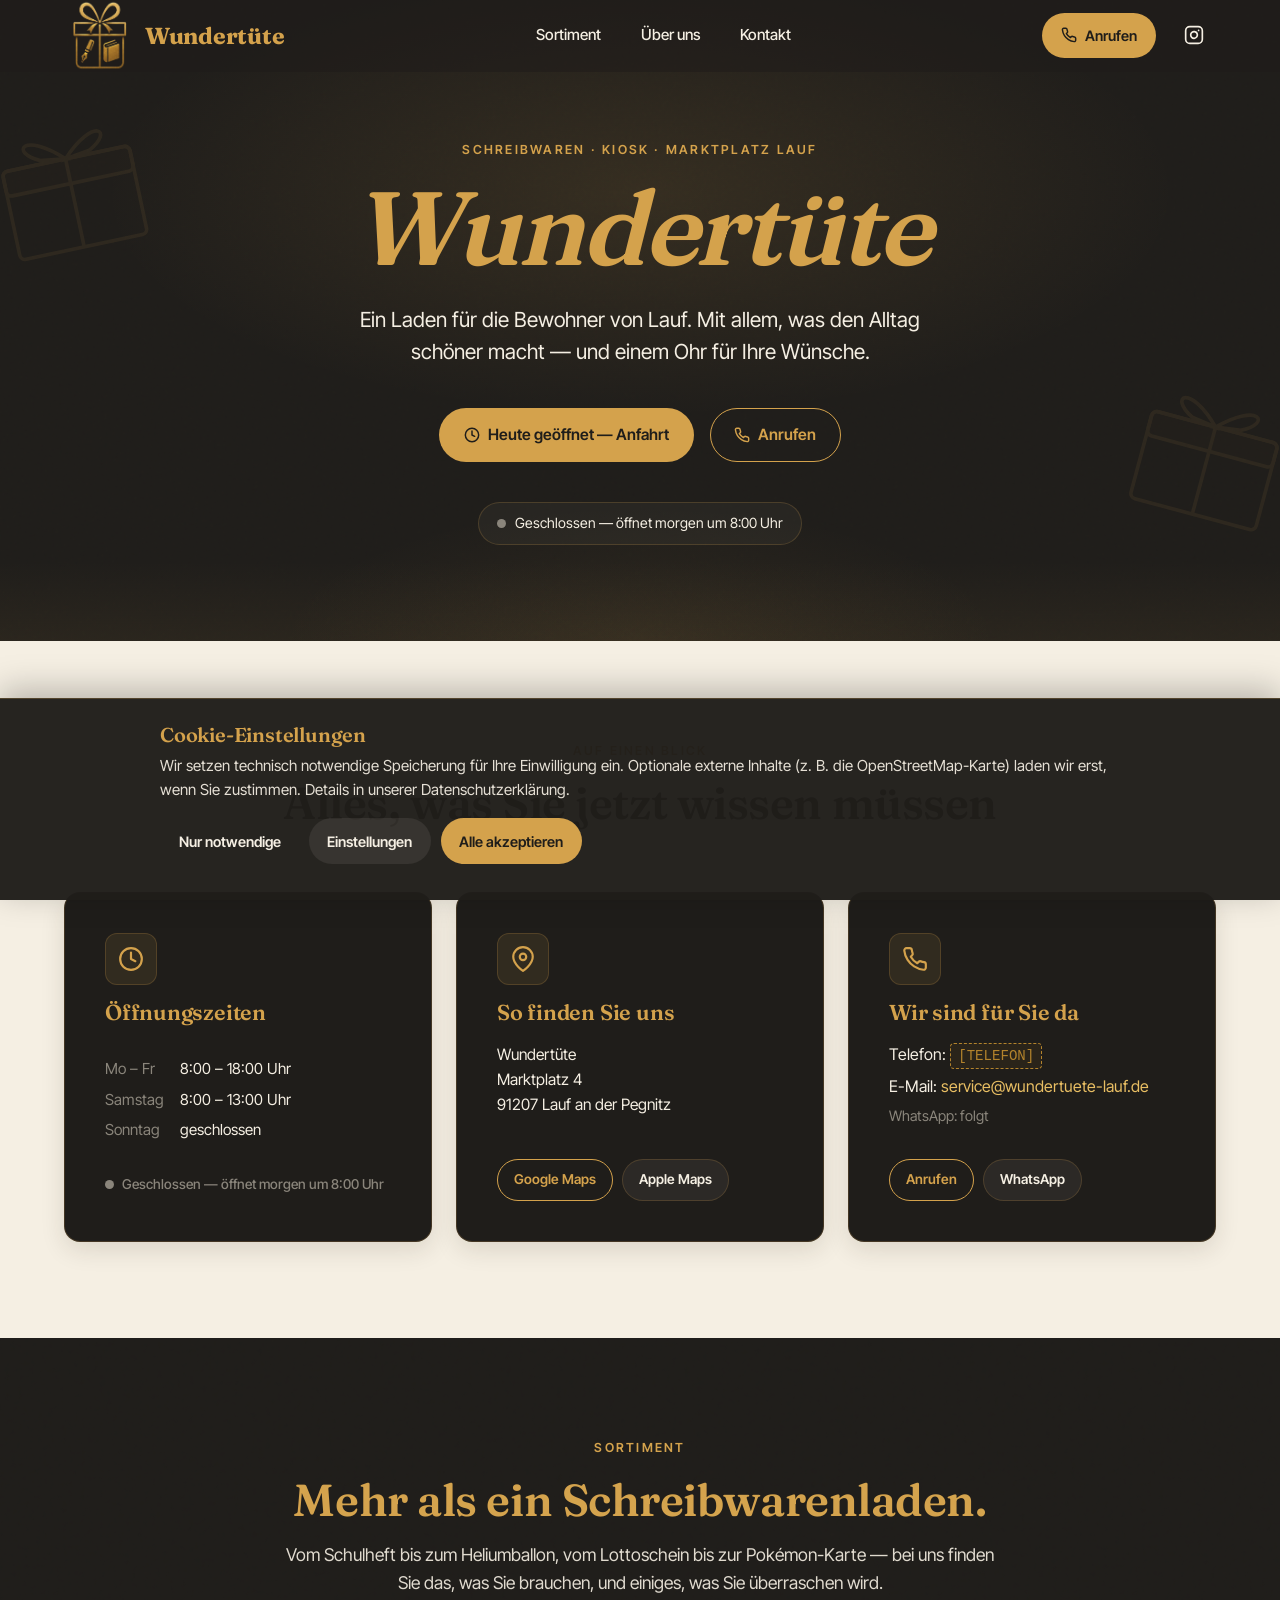
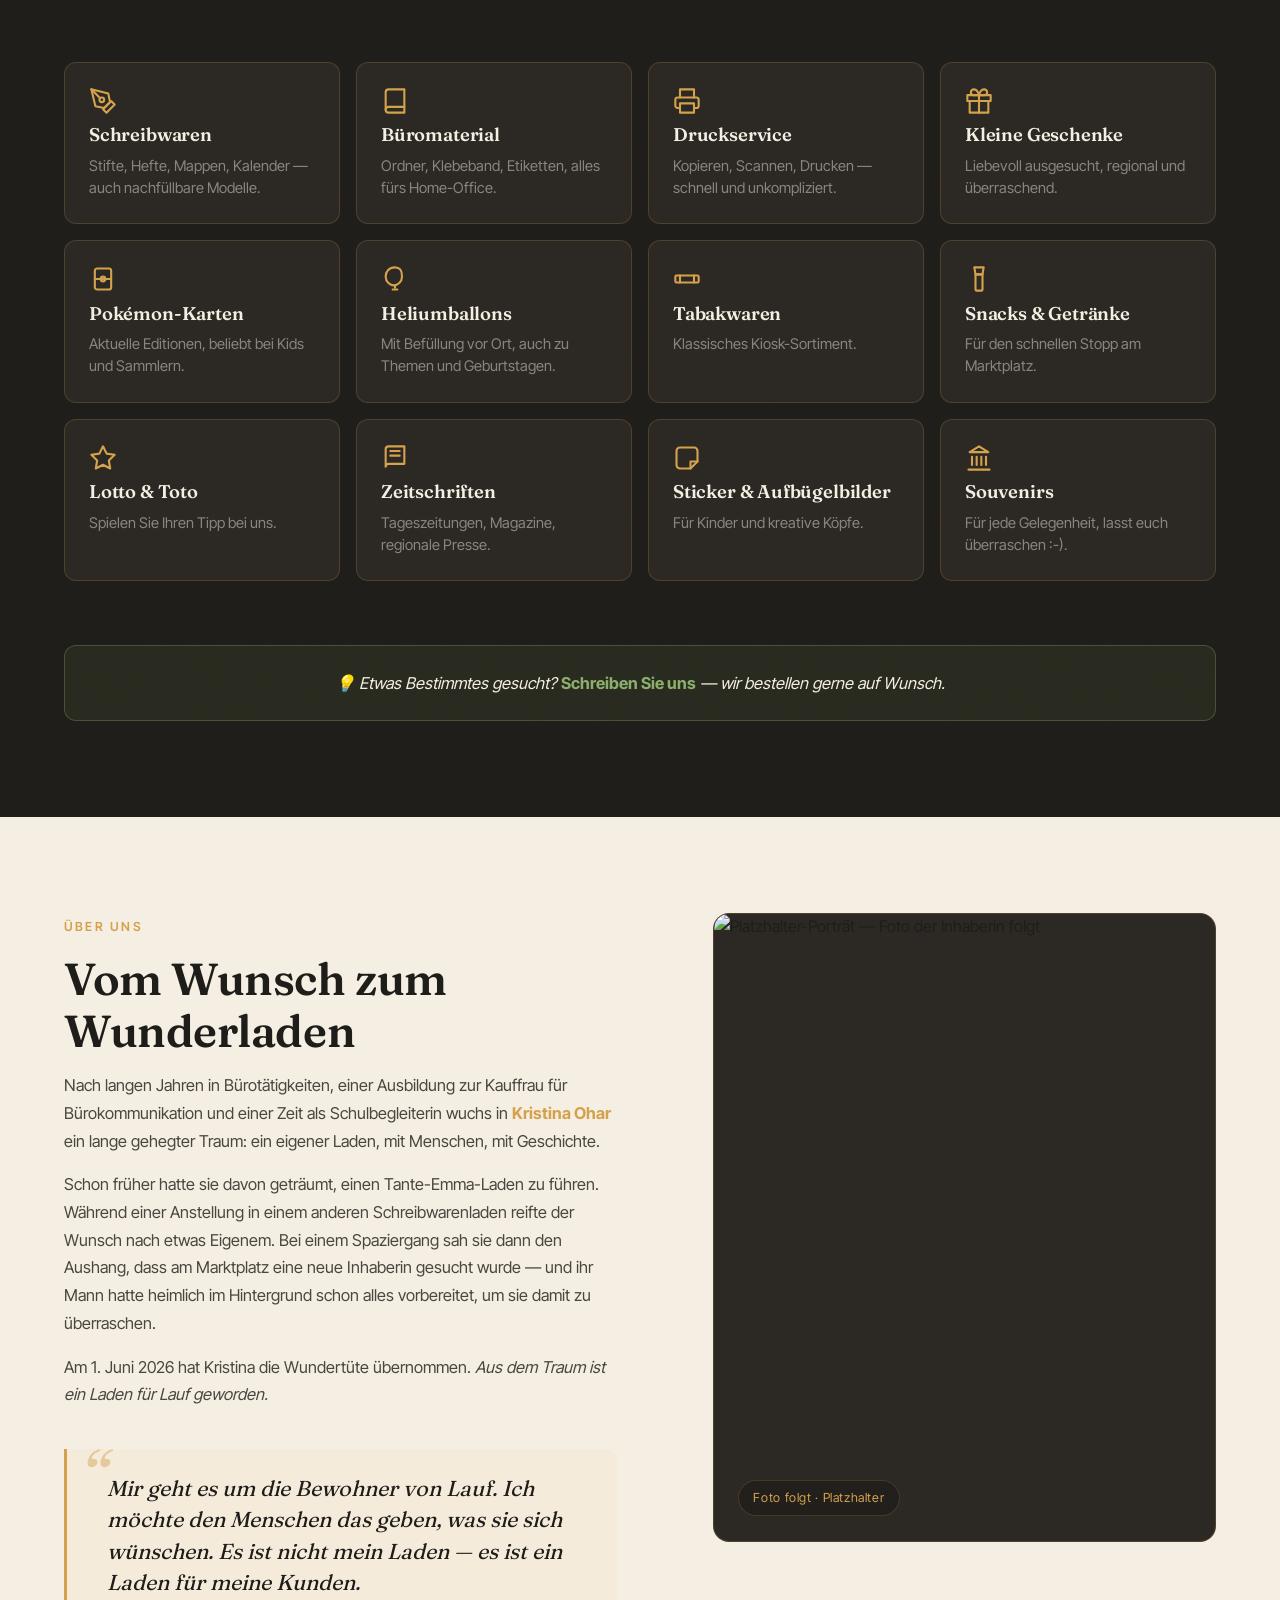
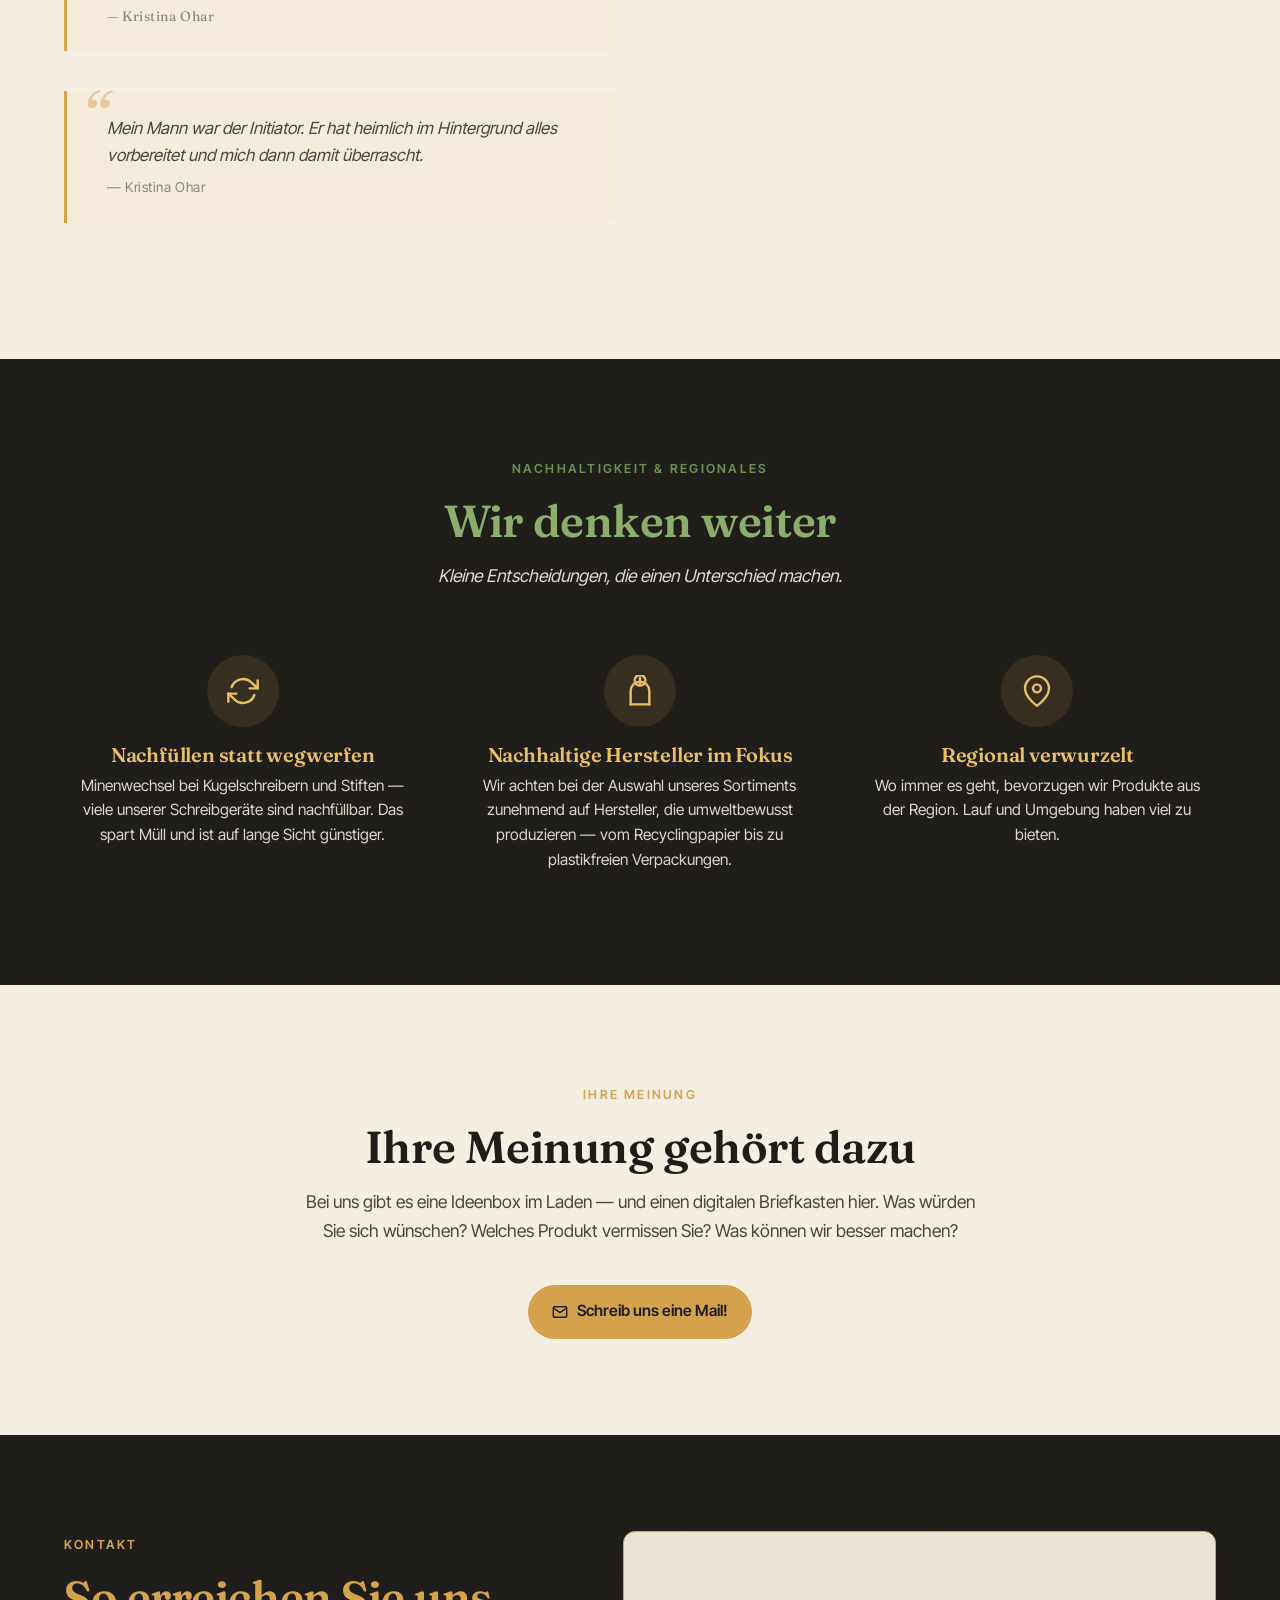
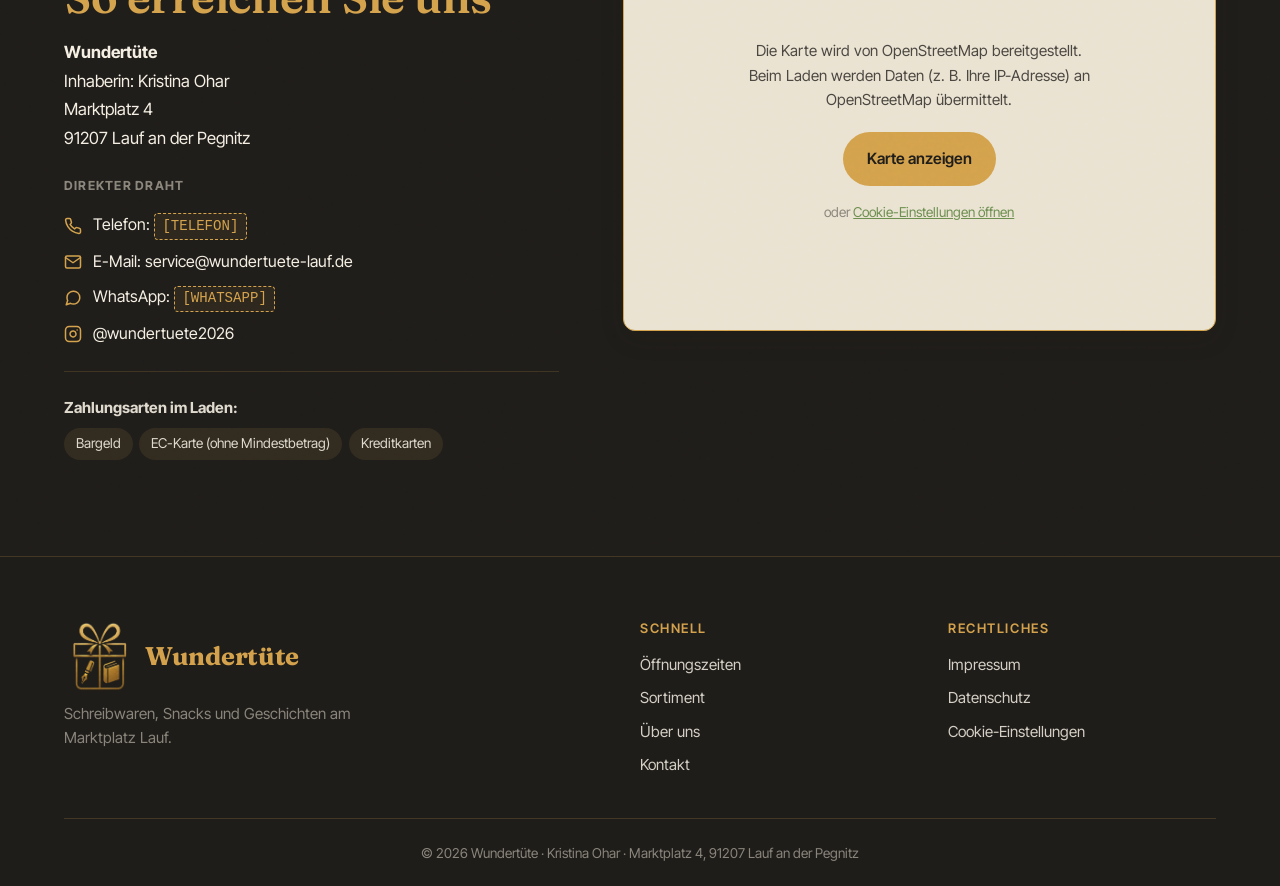
==== commit 5aa244f2: "Feedback-Button oeffnet Mail-Programm mit service@wundertuete-lauf.de Co-authored-by: Cursor <cursor" ====
--- a/index.html
+++ b/index.html
@@ -1028,7 +1028,7 @@
             <h3>Wir sind für Sie da</h3>
             <div>
               <p style="margin: 0 0 0.3rem 0; color: var(--color-cream);">Telefon: <span class="ph">[TELEFON]</span></p>
-              <p style="margin: 0 0 0.3rem 0; color: var(--color-cream);">E-Mail: <span class="ph">[E-MAIL]</span></p>
+              <p style="margin: 0 0 0.3rem 0; color: var(--color-cream);">E-Mail: <a href="mailto:service@wundertuete-lauf.de" style="color: var(--color-gold-bright);">service@wundertuete-lauf.de</a></p>
               <p style="margin: 0; color: var(--color-text-muted); font-size: 0.9rem;">WhatsApp: folgt</p>
             </div>
             <div class="card-actions">
@@ -1245,16 +1245,10 @@
           Bei uns gibt es eine Ideenbox im Laden — und einen digitalen Briefkasten hier.
           Was würden Sie sich wünschen? Welches Produkt vermissen Sie? Was können wir besser machen?
         </p>
-        <button class="btn btn--primary" id="feedbackBtn" type="button" aria-expanded="false" aria-controls="feedbackFallback">
-          <svg width="16" height="16" viewBox="0 0 24 24" fill="none" stroke="currentColor" stroke-width="2.2" stroke-linecap="round" stroke-linejoin="round" aria-hidden="true"><path d="M21 11.5a8.38 8.38 0 0 1-.9 3.8 8.5 8.5 0 0 1-7.6 4.7 8.38 8.38 0 0 1-3.8-.9L3 21l1.9-5.7a8.38 8.38 0 0 1-.9-3.8 8.5 8.5 0 0 1 4.7-7.6 8.38 8.38 0 0 1 3.8-.9h.5a8.48 8.48 0 0 1 8 8v.5z"/></svg>
-          Wunsch oder Idee teilen
-        </button>
-        <div class="feedback-fallback" id="feedbackFallback" role="region" aria-live="polite">
-          Vielen Dank für Ihr Interesse! Ein Online-Formular folgt in Kürze.<br>
-          Bis dahin freuen wir uns über Ihre Nachricht an
-          <a href="mailto:" style="color:var(--color-green); text-decoration:underline;"><span class="ph">[E-MAIL]</span></a>
-          oder per Anruf unter <span class="ph">[TELEFON]</span>.
-        </div>
+        <a href="mailto:service@wundertuete-lauf.de?subject=Wunsch%20oder%20Idee%20f%C3%BCr%20die%20Wundert%C3%BCte" class="btn btn--primary">
+          <svg width="16" height="16" viewBox="0 0 24 24" fill="none" stroke="currentColor" stroke-width="2.2" stroke-linecap="round" stroke-linejoin="round" aria-hidden="true"><path d="M4 4h16c1.1 0 2 .9 2 2v12c0 1.1-.9 2-2 2H4c-1.1 0-2-.9-2-2V6c0-1.1.9-2 2-2z"/><polyline points="22,6 12,13 2,6"/></svg>
+          Schreib uns eine Mail!
+        </a>
       </div>
     </section>
 
@@ -1283,7 +1277,7 @@
               </li>
               <li>
                 <svg width="18" height="18" viewBox="0 0 24 24" fill="none" stroke="currentColor" stroke-width="2" stroke-linecap="round" stroke-linejoin="round" aria-hidden="true"><path d="M4 4h16c1.1 0 2 .9 2 2v12c0 1.1-.9 2-2 2H4c-1.1 0-2-.9-2-2V6c0-1.1.9-2 2-2z"/><polyline points="22,6 12,13 2,6"/></svg>
-                <a href="mailto:">E-Mail: <span class="ph">[E-MAIL]</span></a>
+                <a href="mailto:service@wundertuete-lauf.de">E-Mail: service@wundertuete-lauf.de</a>
               </li>
               <li>
                 <svg width="18" height="18" viewBox="0 0 24 24" fill="none" stroke="currentColor" stroke-width="2" stroke-linecap="round" stroke-linejoin="round" aria-hidden="true"><path d="M21 11.5a8.38 8.38 0 0 1-.9 3.8 8.5 8.5 0 0 1-7.6 4.7 8.38 8.38 0 0 1-3.8-.9L3 21l1.9-5.7a8.38 8.38 0 0 1-.9-3.8 8.5 8.5 0 0 1 4.7-7.6 8.38 8.38 0 0 1 3.8-.9h.5a8.48 8.48 0 0 1 8 8v.5z"/></svg>
@@ -1367,7 +1361,7 @@
     "url": "",
     "image": "",
     "telephone": "[TELEFON]",
-    "email": "[E-MAIL]",
+    "email": "service@wundertuete-lauf.de",
     "address": {
       "@type": "PostalAddress",
       "streetAddress": "Marktplatz 4",
@@ -1485,15 +1479,7 @@
       });
     });
 
-    // ---- 4) Feedback-Button öffnet Fallback-Block ----
-    const fbBtn = document.getElementById('feedbackBtn');
-    const fbBlock = document.getElementById('feedbackFallback');
-    fbBtn.addEventListener('click', () => {
-      const isOpen = fbBlock.classList.toggle('is-open');
-      fbBtn.setAttribute('aria-expanded', String(isOpen));
-    });
-
-    // ---- 7) Scroll-Reveal (Intersection Observer) ----
+    // ---- 4) Scroll-Reveal (Intersection Observer) ----
     const revealEls = document.querySelectorAll('.reveal');
     if ('IntersectionObserver' in window) {
       const io = new IntersectionObserver((entries) => {
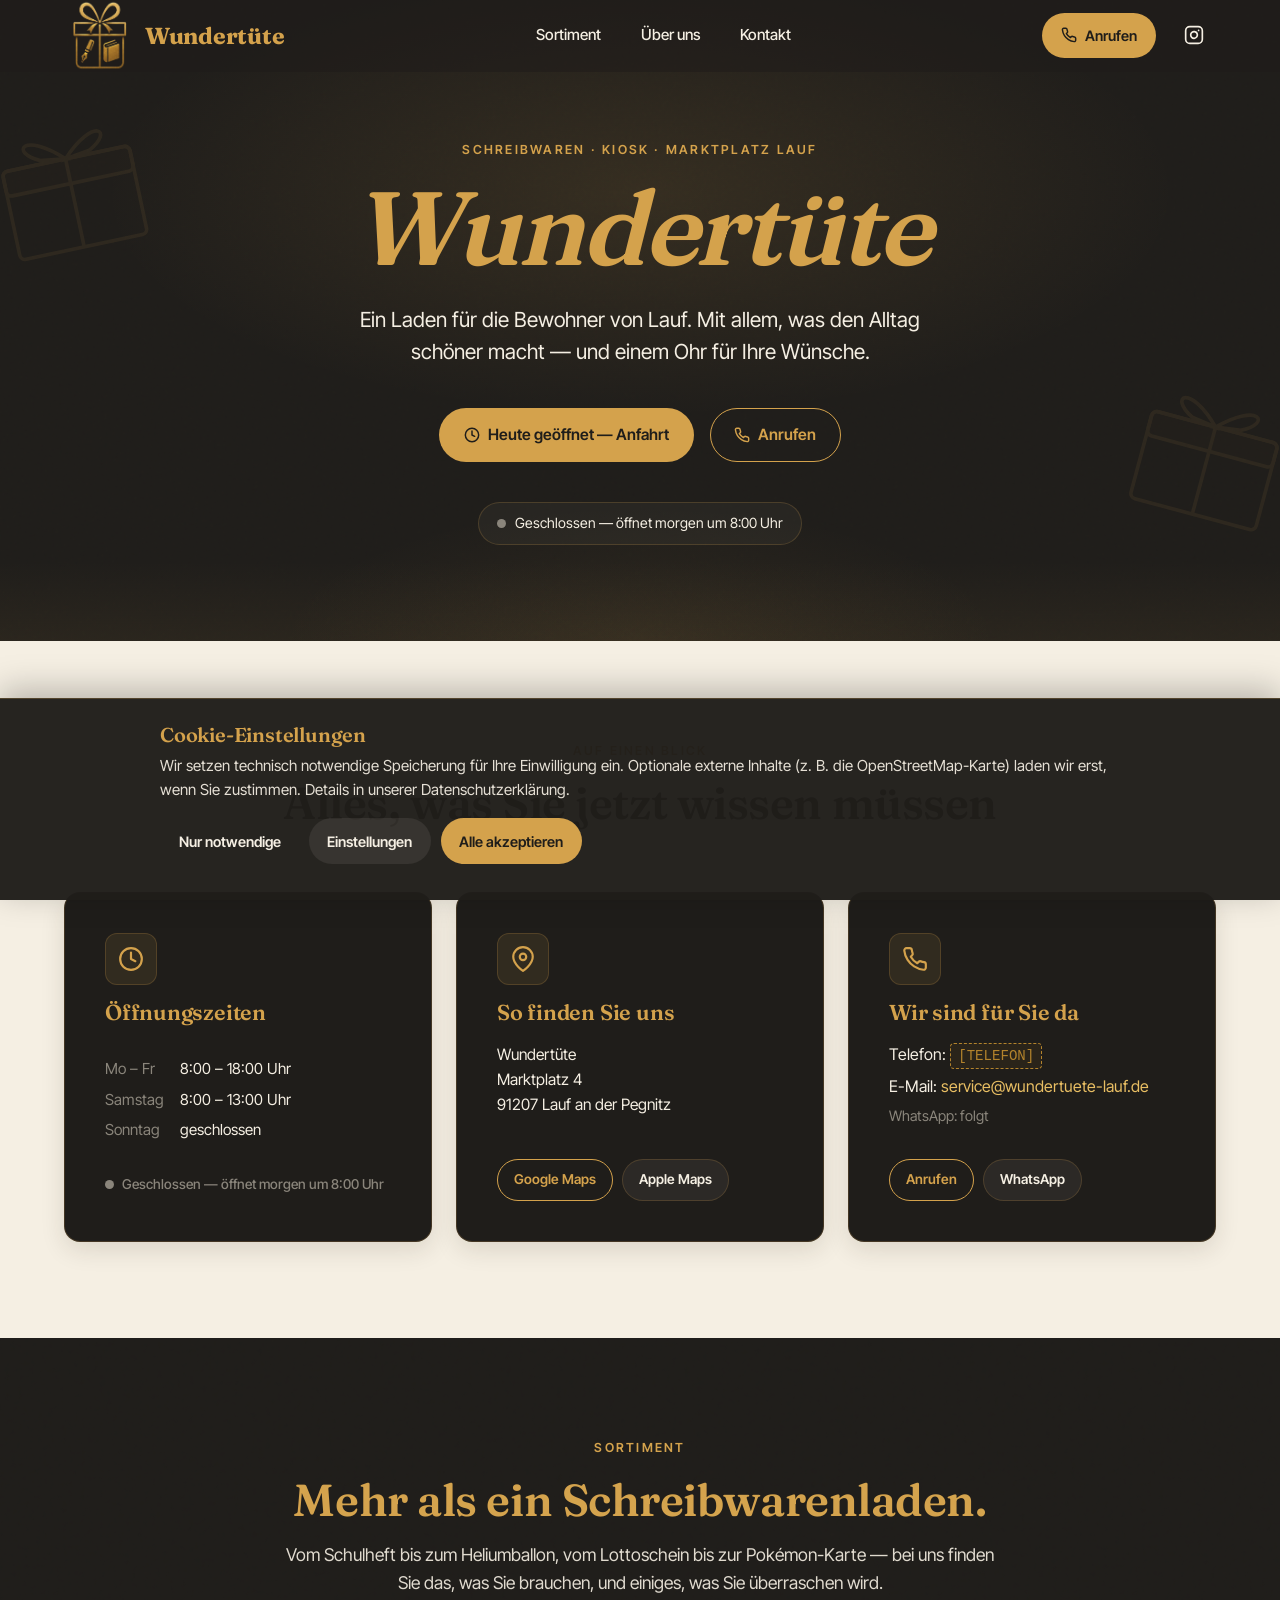
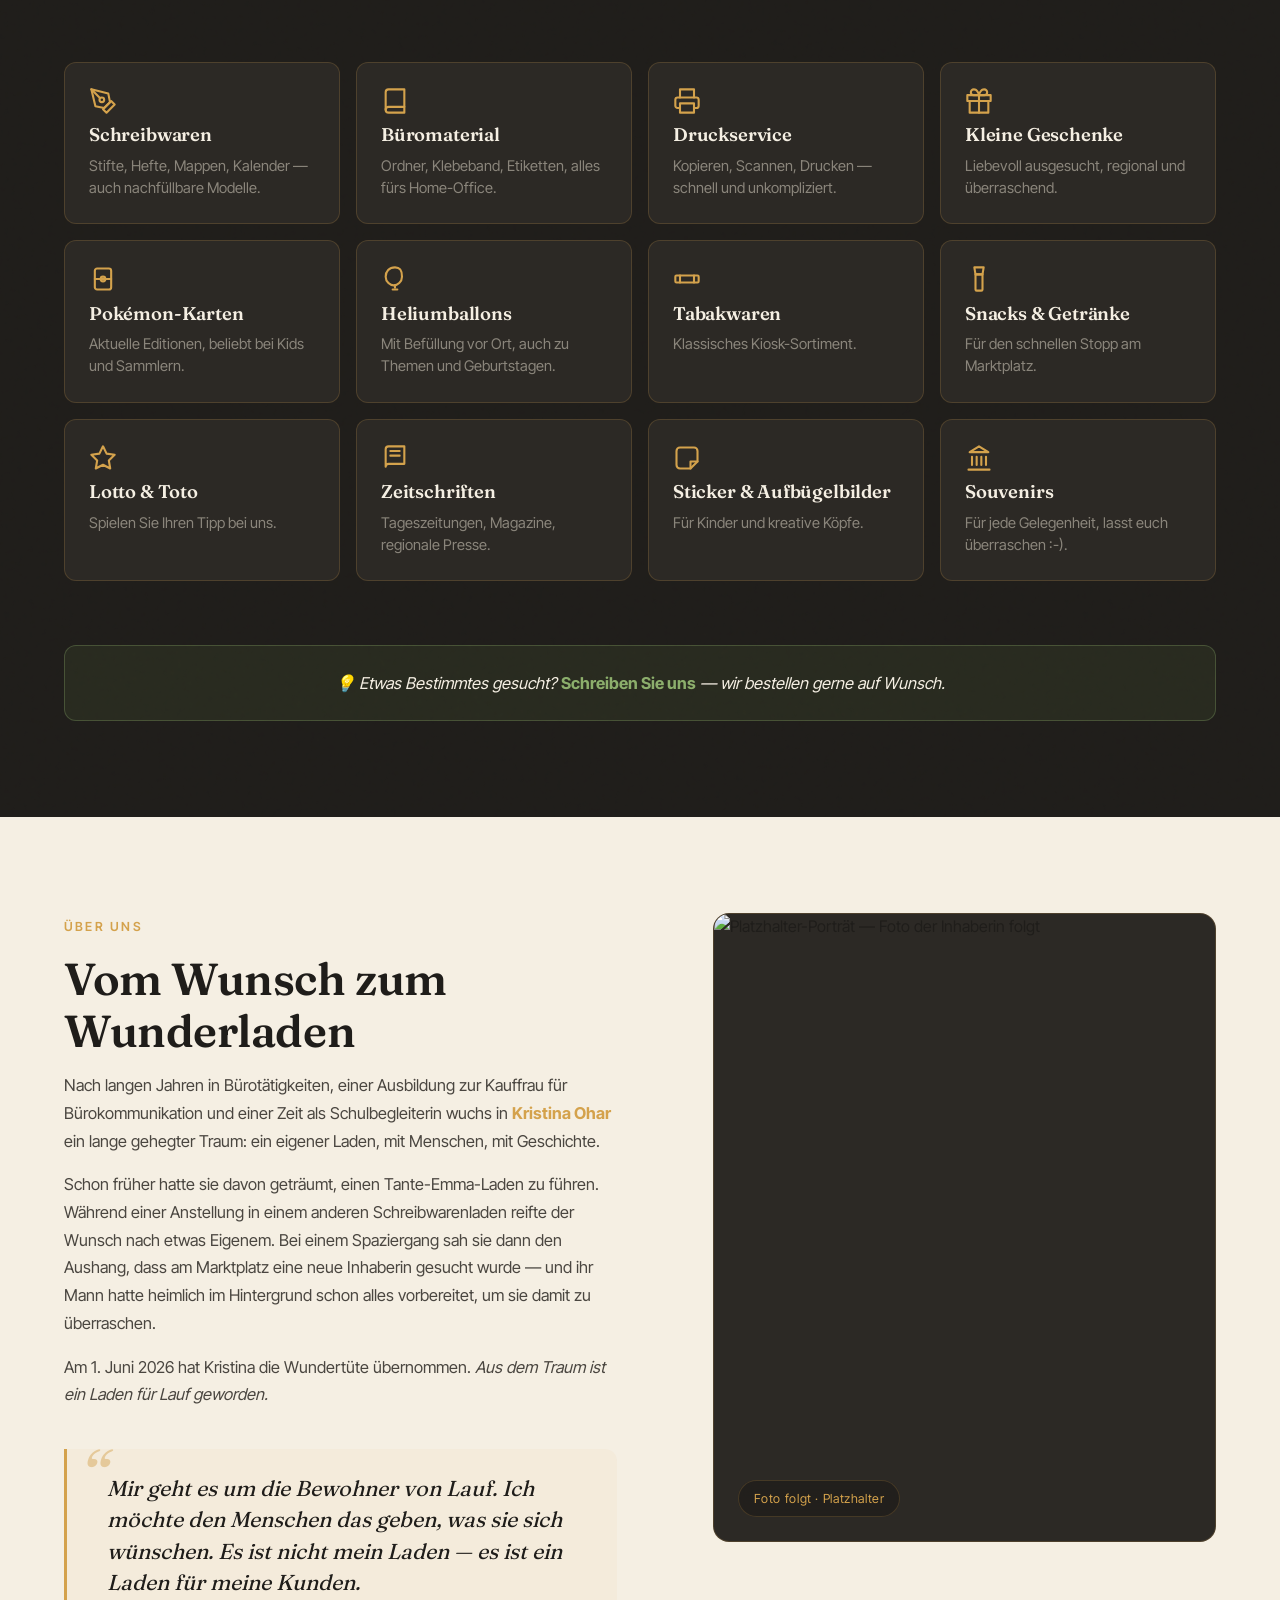
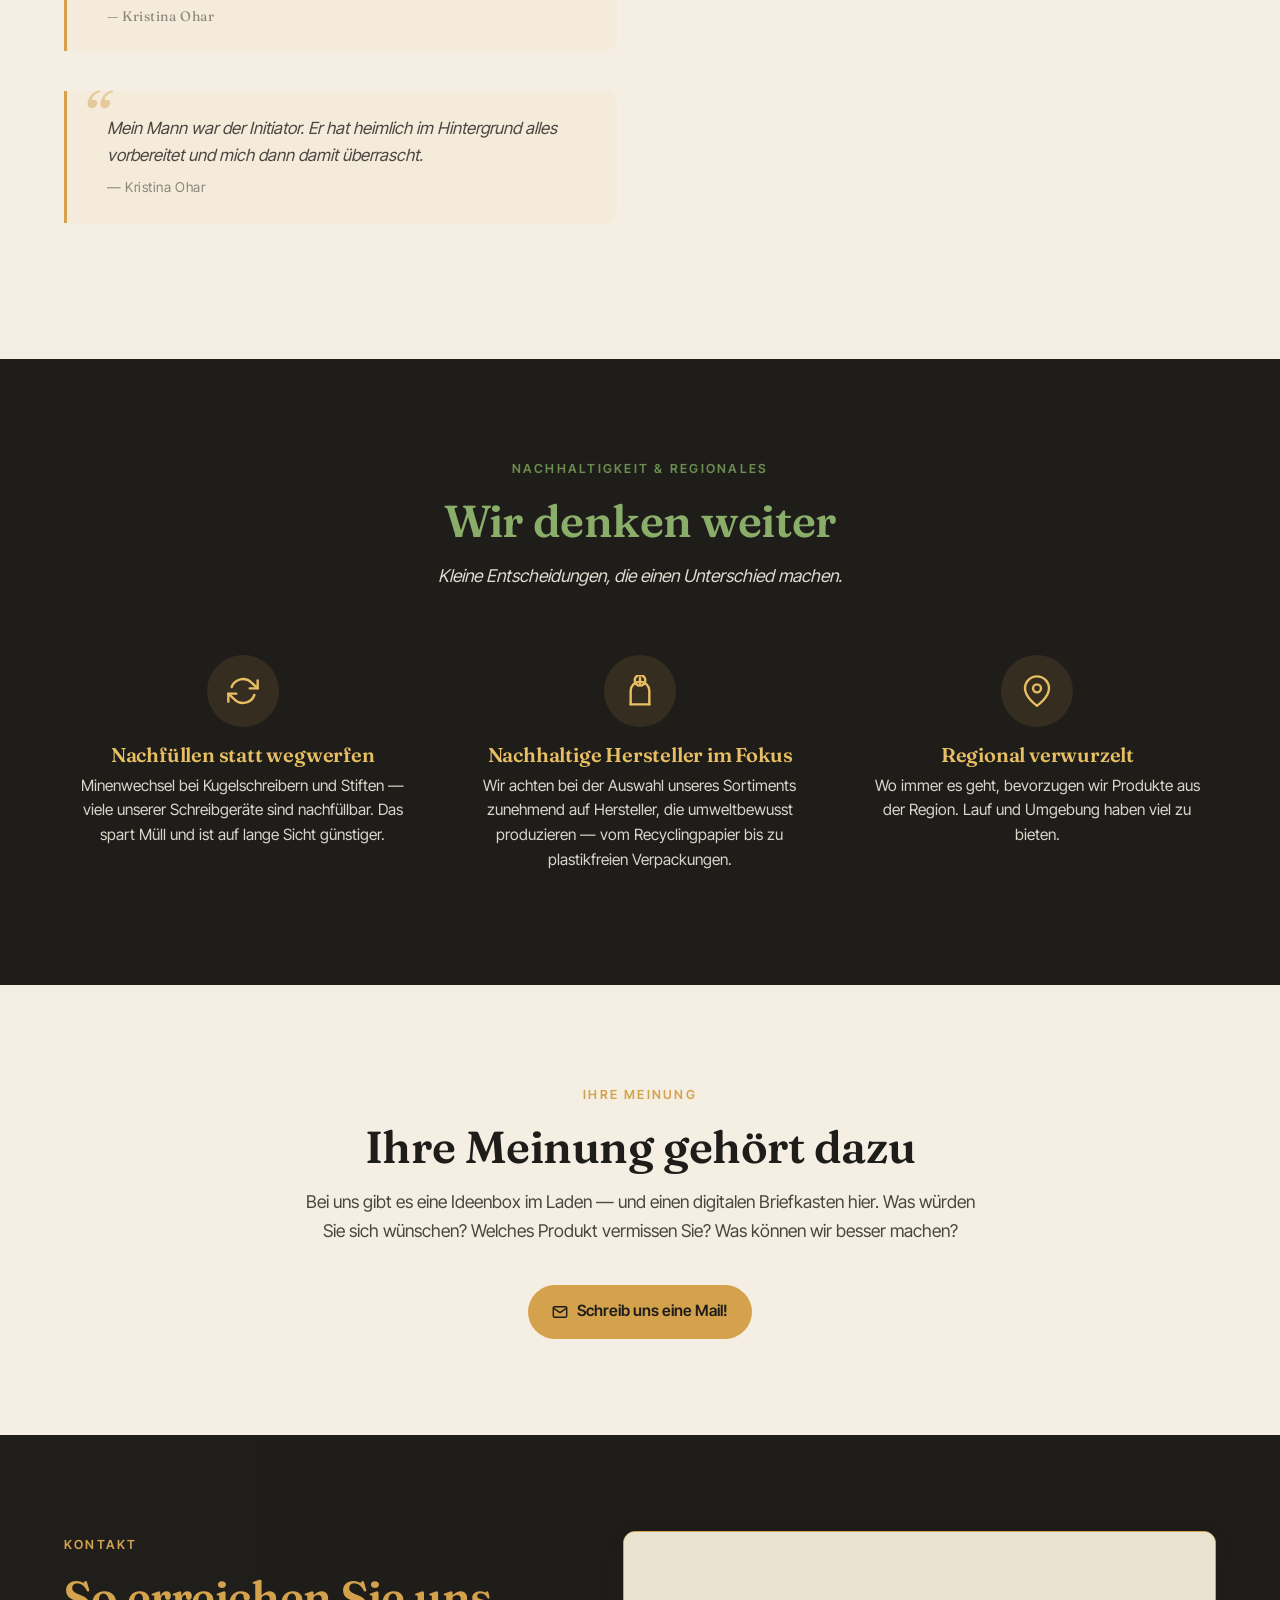
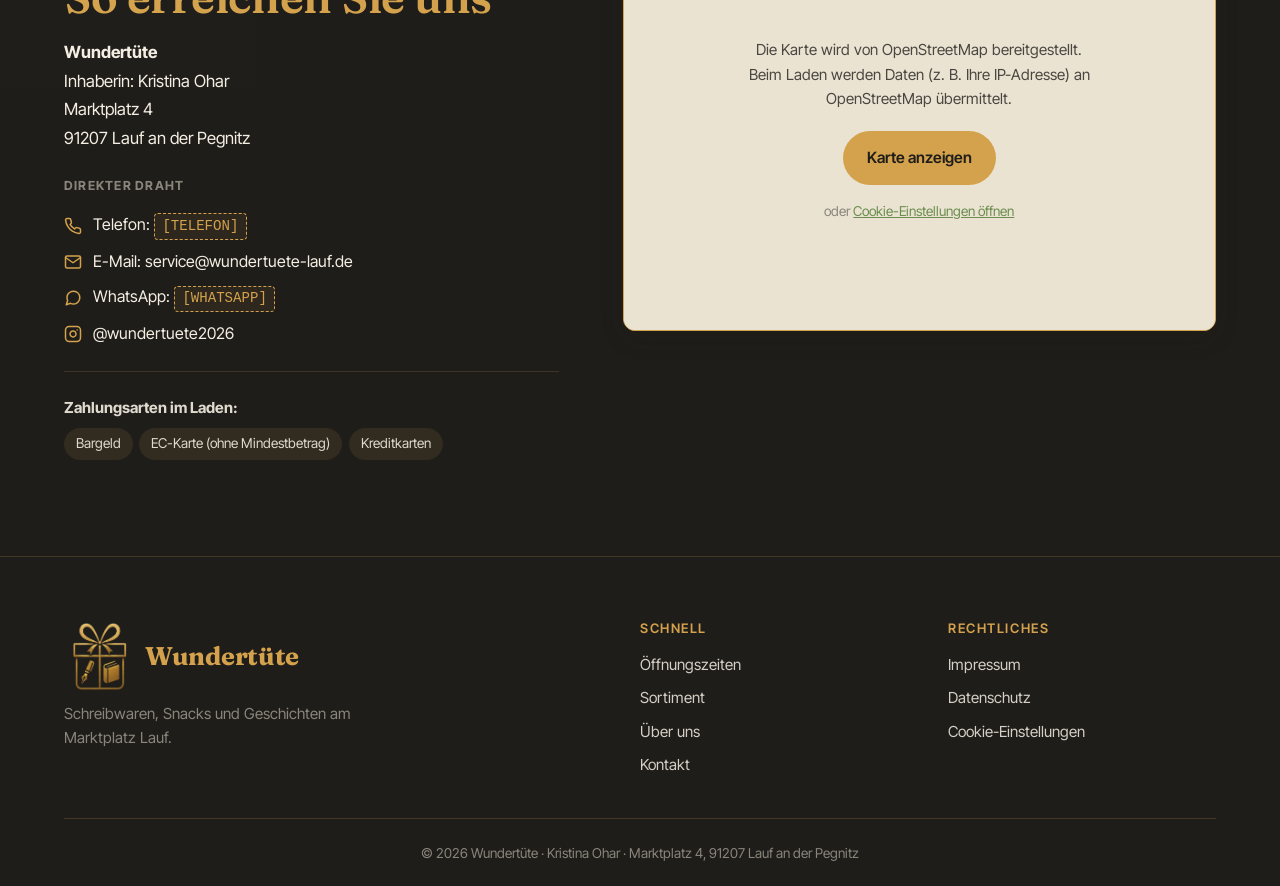
==== commit 57a346e5: "Karte nach Cookie-Einwilligung: Layout und iframe-Laden repariert Co-authored-by: Cursor <cursoragen" ====
--- a/index.html
+++ b/index.html
@@ -790,6 +790,7 @@
     }
 
     .map-frame {
+      position: relative;
       border-radius: var(--radius-md);
       overflow: hidden;
       border: 1px solid var(--color-gold);
--- a/cookie-consent.css
+++ b/cookie-consent.css
@@ -153,15 +153,17 @@
 }
 
 .map-consent {
+  position: absolute;
+  inset: 0;
   display: flex;
   flex-direction: column;
   align-items: center;
   justify-content: center;
-  height: 100%;
-  min-height: 400px;
   padding: 2rem;
   text-align: center;
   gap: 1rem;
+  background: var(--color-cream-soft, #EAE3D2);
+  z-index: 1;
 }
 
 .map-consent p {
@@ -183,16 +185,20 @@
 
 .map-consent .btn { margin-top: 0.25rem; }
 
-#mapContainer:not([hidden]) {
+#mapContainer {
+  position: absolute;
+  inset: 0;
   width: 100%;
   height: 100%;
-  min-height: 400px;
+}
+
+#mapContainer[hidden] {
+  display: none !important;
 }
 
 #mapContainer iframe {
   width: 100%;
   height: 100%;
-  min-height: 400px;
   border: 0;
   display: block;
 }
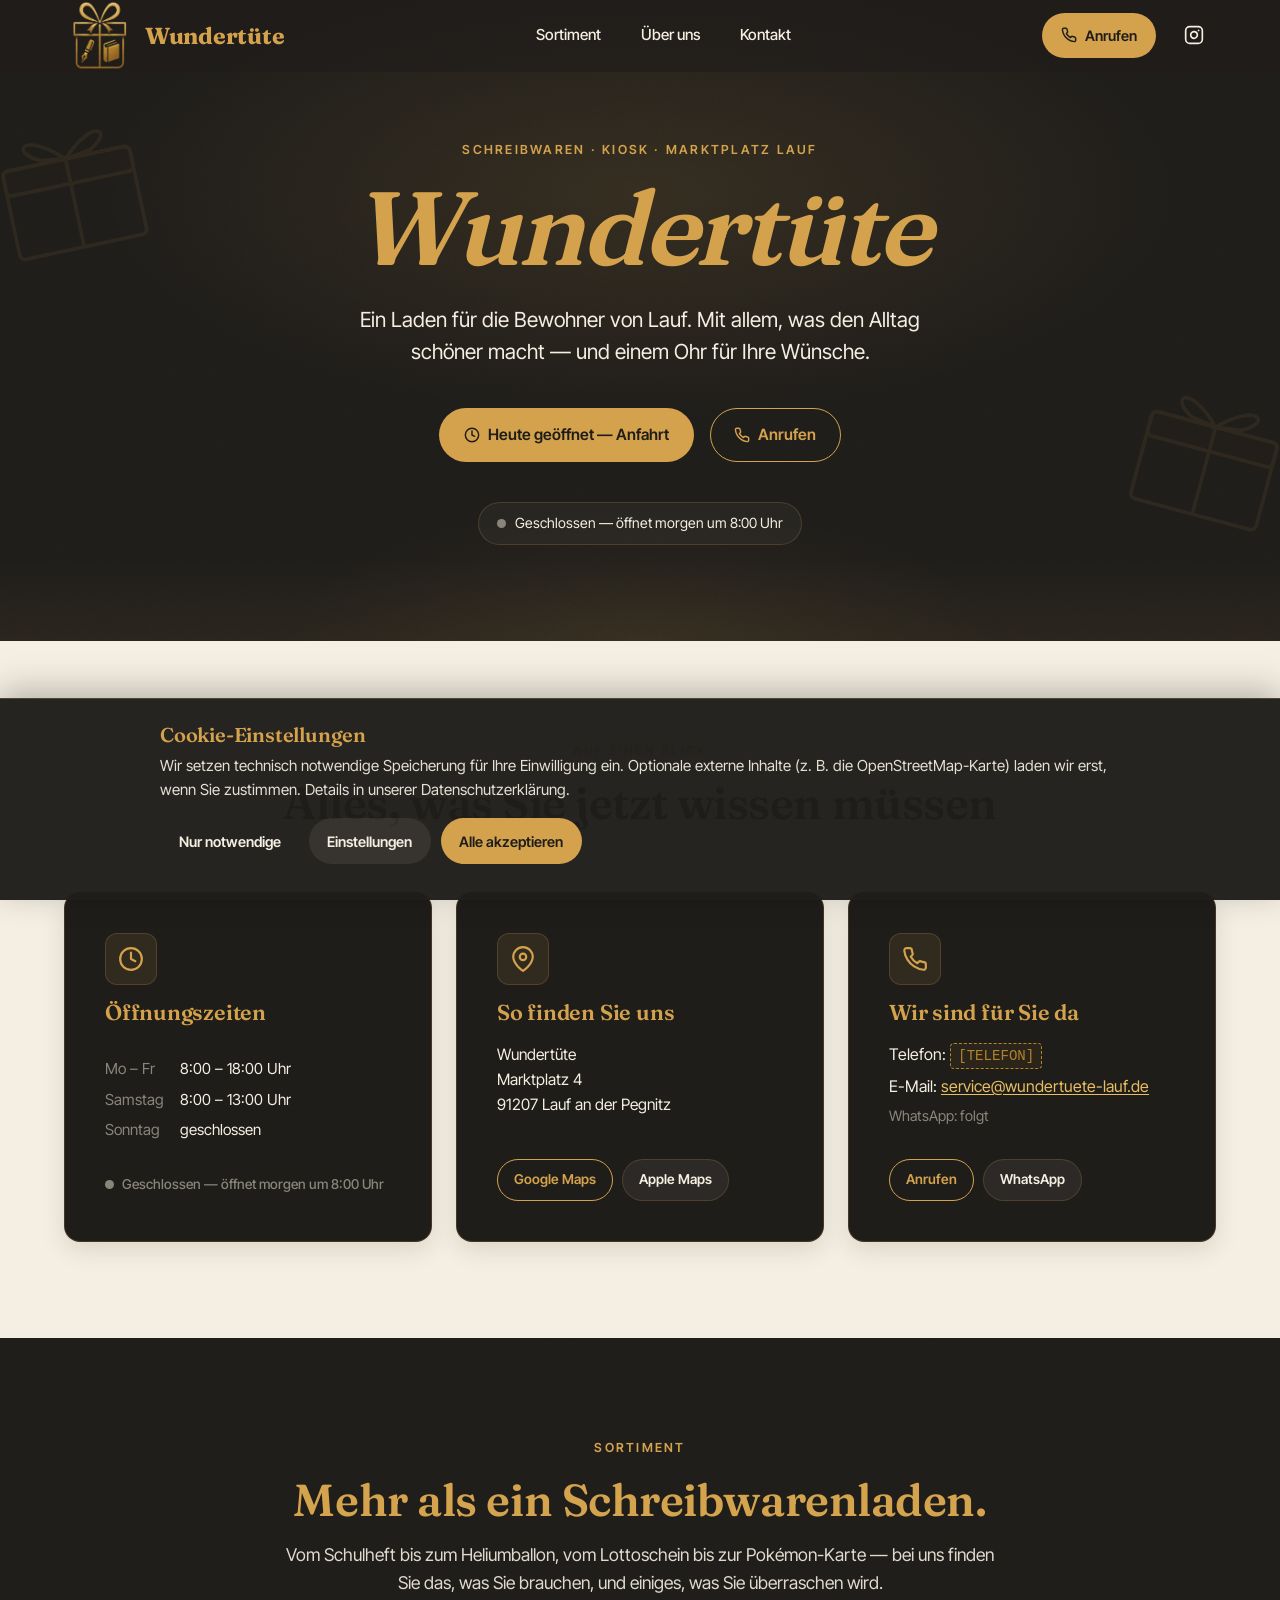
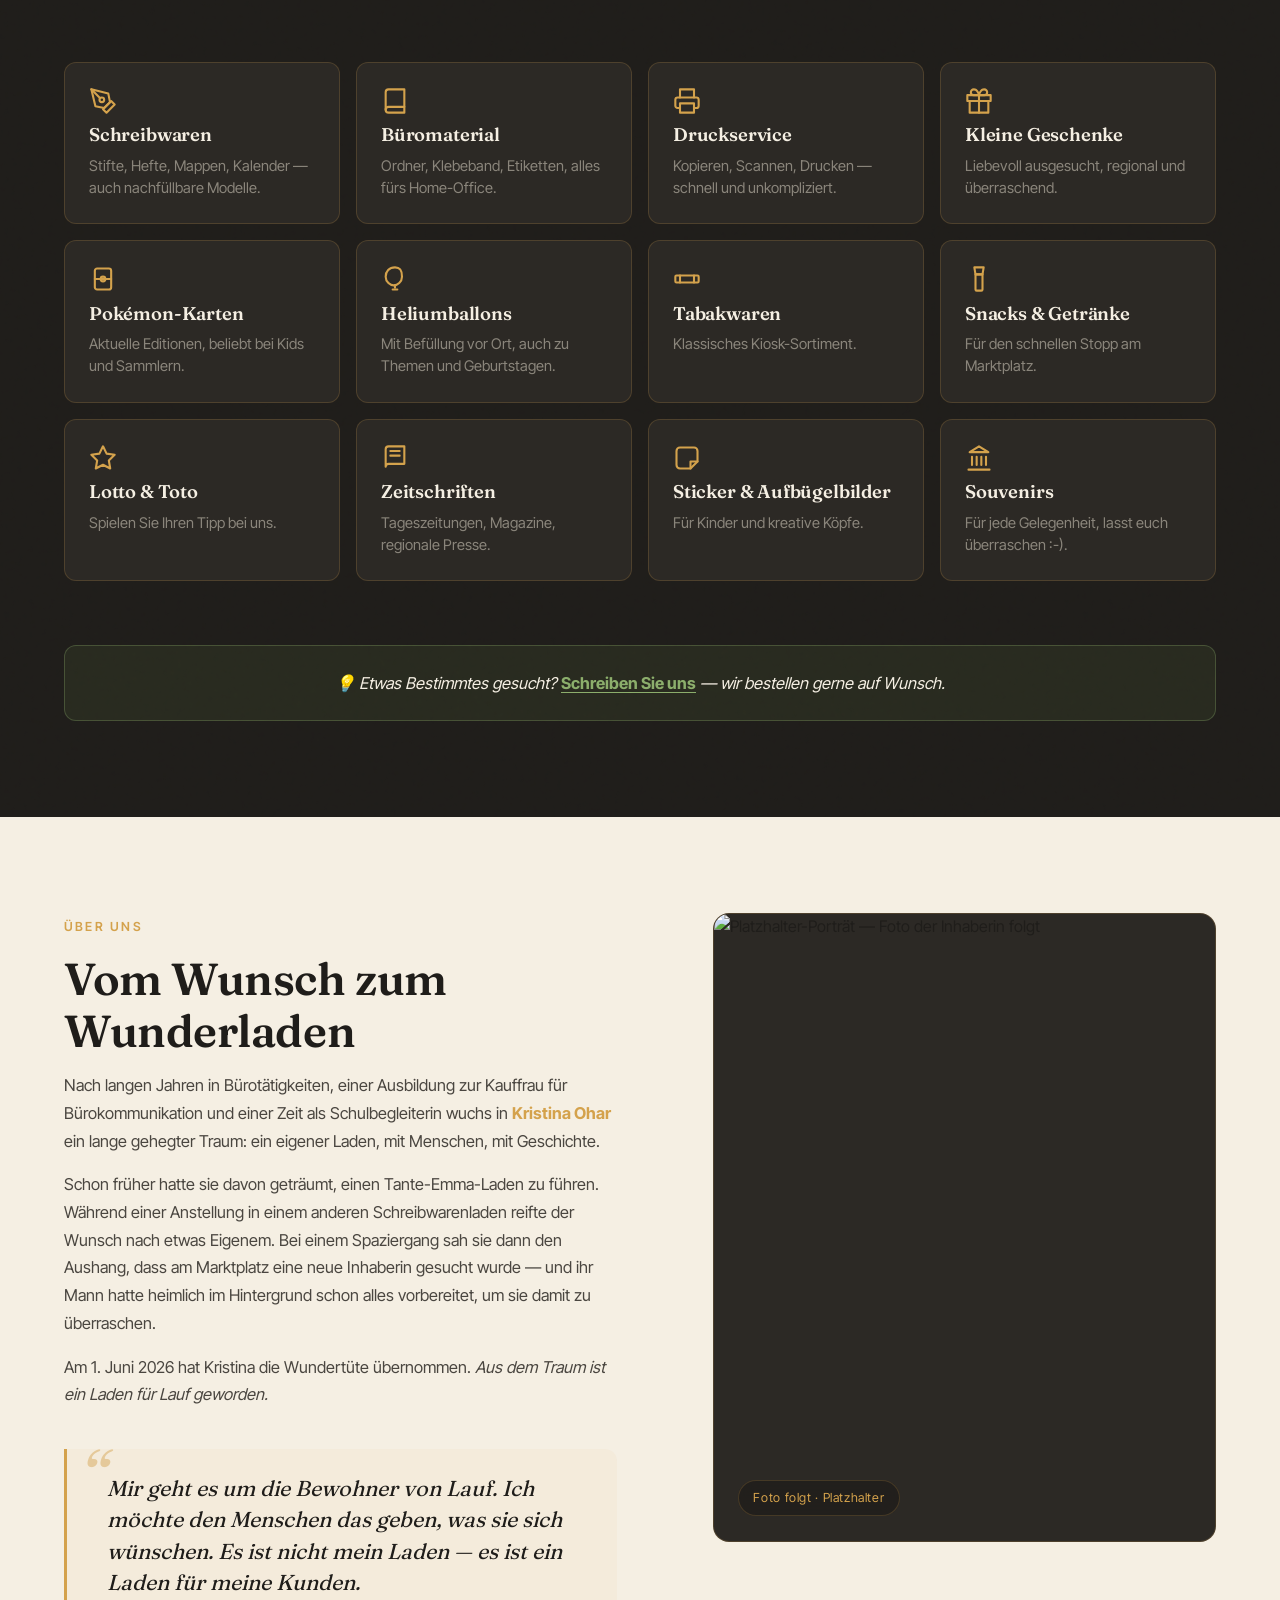
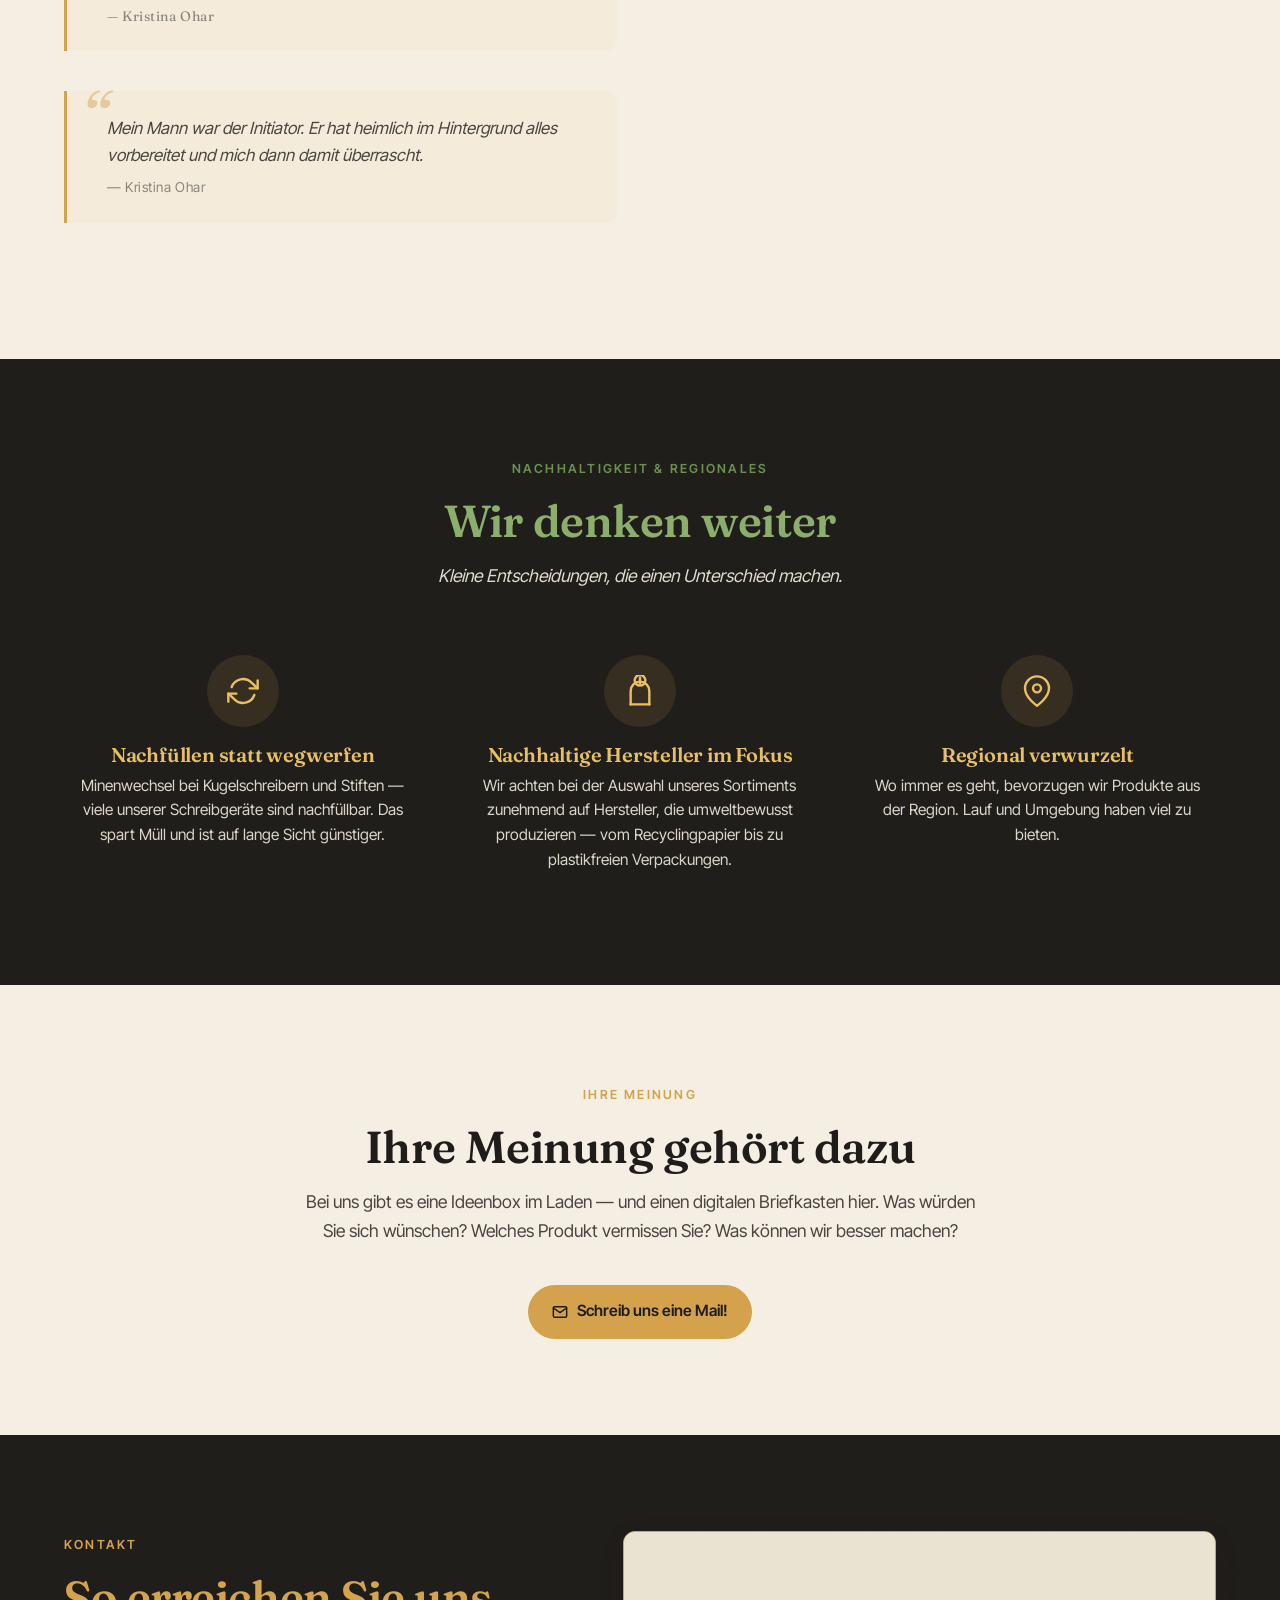
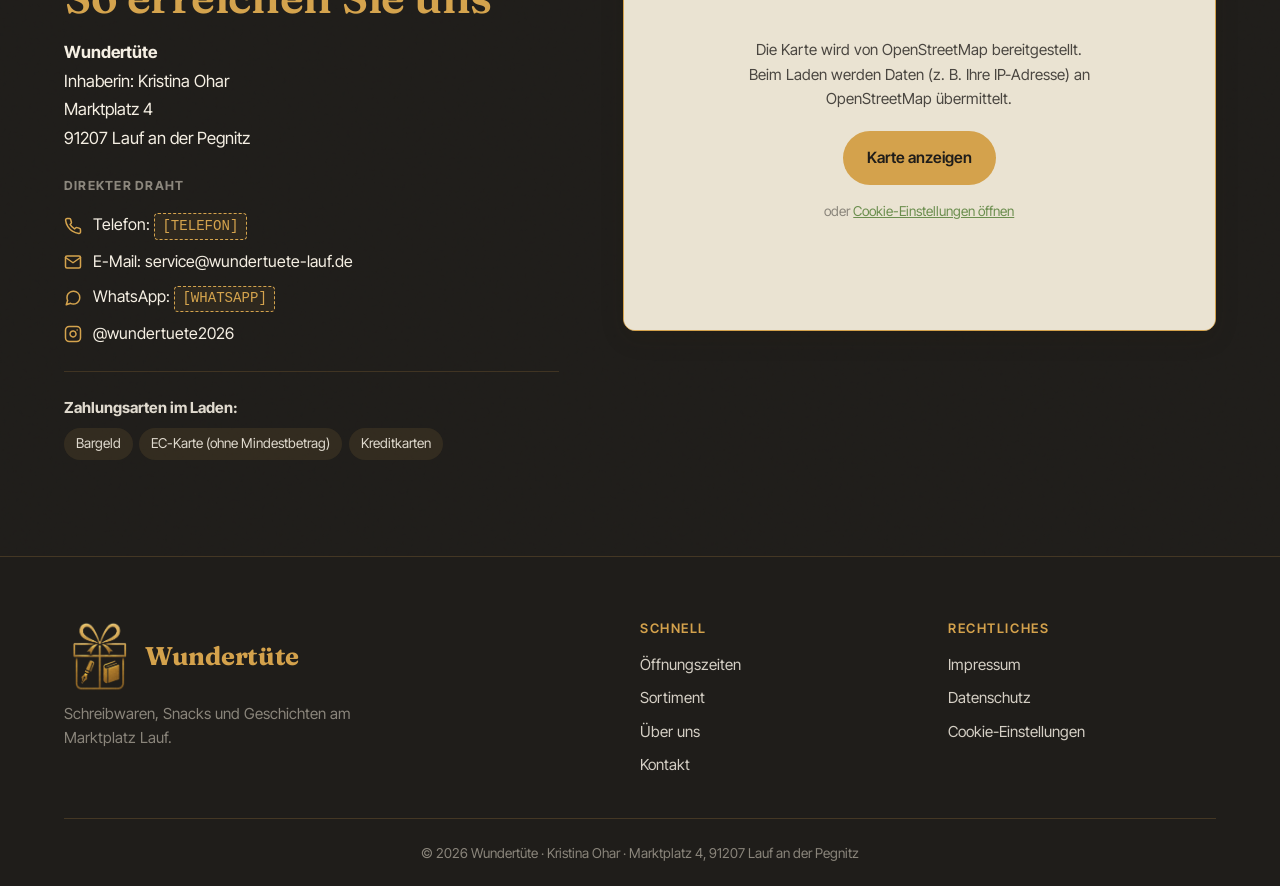
==== commit 61a46d67: "Mail-Links bei Schreiben Sie uns und Auf einen Blick Co-authored-by: Cursor <cursoragent@cursor.com>" ====
--- a/index.html
+++ b/index.html
@@ -574,6 +574,13 @@
       font-style: italic;
     }
     .hint-box strong { color: var(--color-green-bright); font-style: normal; }
+    .hint-box a {
+      color: var(--color-green-bright);
+      text-decoration: underline;
+      text-underline-offset: 3px;
+    }
+    .hint-box a:hover { color: var(--color-gold-bright); }
+    .hint-box a strong { color: inherit; font-style: normal; }
 
     /* =============================================================
        SEKTION 5: ÜBER UNS
@@ -1029,7 +1036,7 @@
             <h3>Wir sind für Sie da</h3>
             <div>
               <p style="margin: 0 0 0.3rem 0; color: var(--color-cream);">Telefon: <span class="ph">[TELEFON]</span></p>
-              <p style="margin: 0 0 0.3rem 0; color: var(--color-cream);">E-Mail: <a href="mailto:service@wundertuete-lauf.de" style="color: var(--color-gold-bright);">service@wundertuete-lauf.de</a></p>
+              <p style="margin: 0 0 0.3rem 0; color: var(--color-cream);">E-Mail: <a href="mailto:service@wundertuete-lauf.de" style="color: var(--color-gold-bright); text-decoration: underline; text-underline-offset: 2px;">service@wundertuete-lauf.de</a></p>
               <p style="margin: 0; color: var(--color-text-muted); font-size: 0.9rem;">WhatsApp: folgt</p>
             </div>
             <div class="card-actions">
@@ -1142,7 +1149,7 @@
         </div>
 
         <div class="hint-box reveal">
-          💡 <em>Etwas Bestimmtes gesucht? <strong>Schreiben Sie uns</strong> — wir bestellen gerne auf Wunsch.</em>
+          💡 <em>Etwas Bestimmtes gesucht? <a href="mailto:service@wundertuete-lauf.de?subject=Bestellwunsch"><strong>Schreiben Sie uns</strong></a> — wir bestellen gerne auf Wunsch.</em>
         </div>
       </div>
     </section>
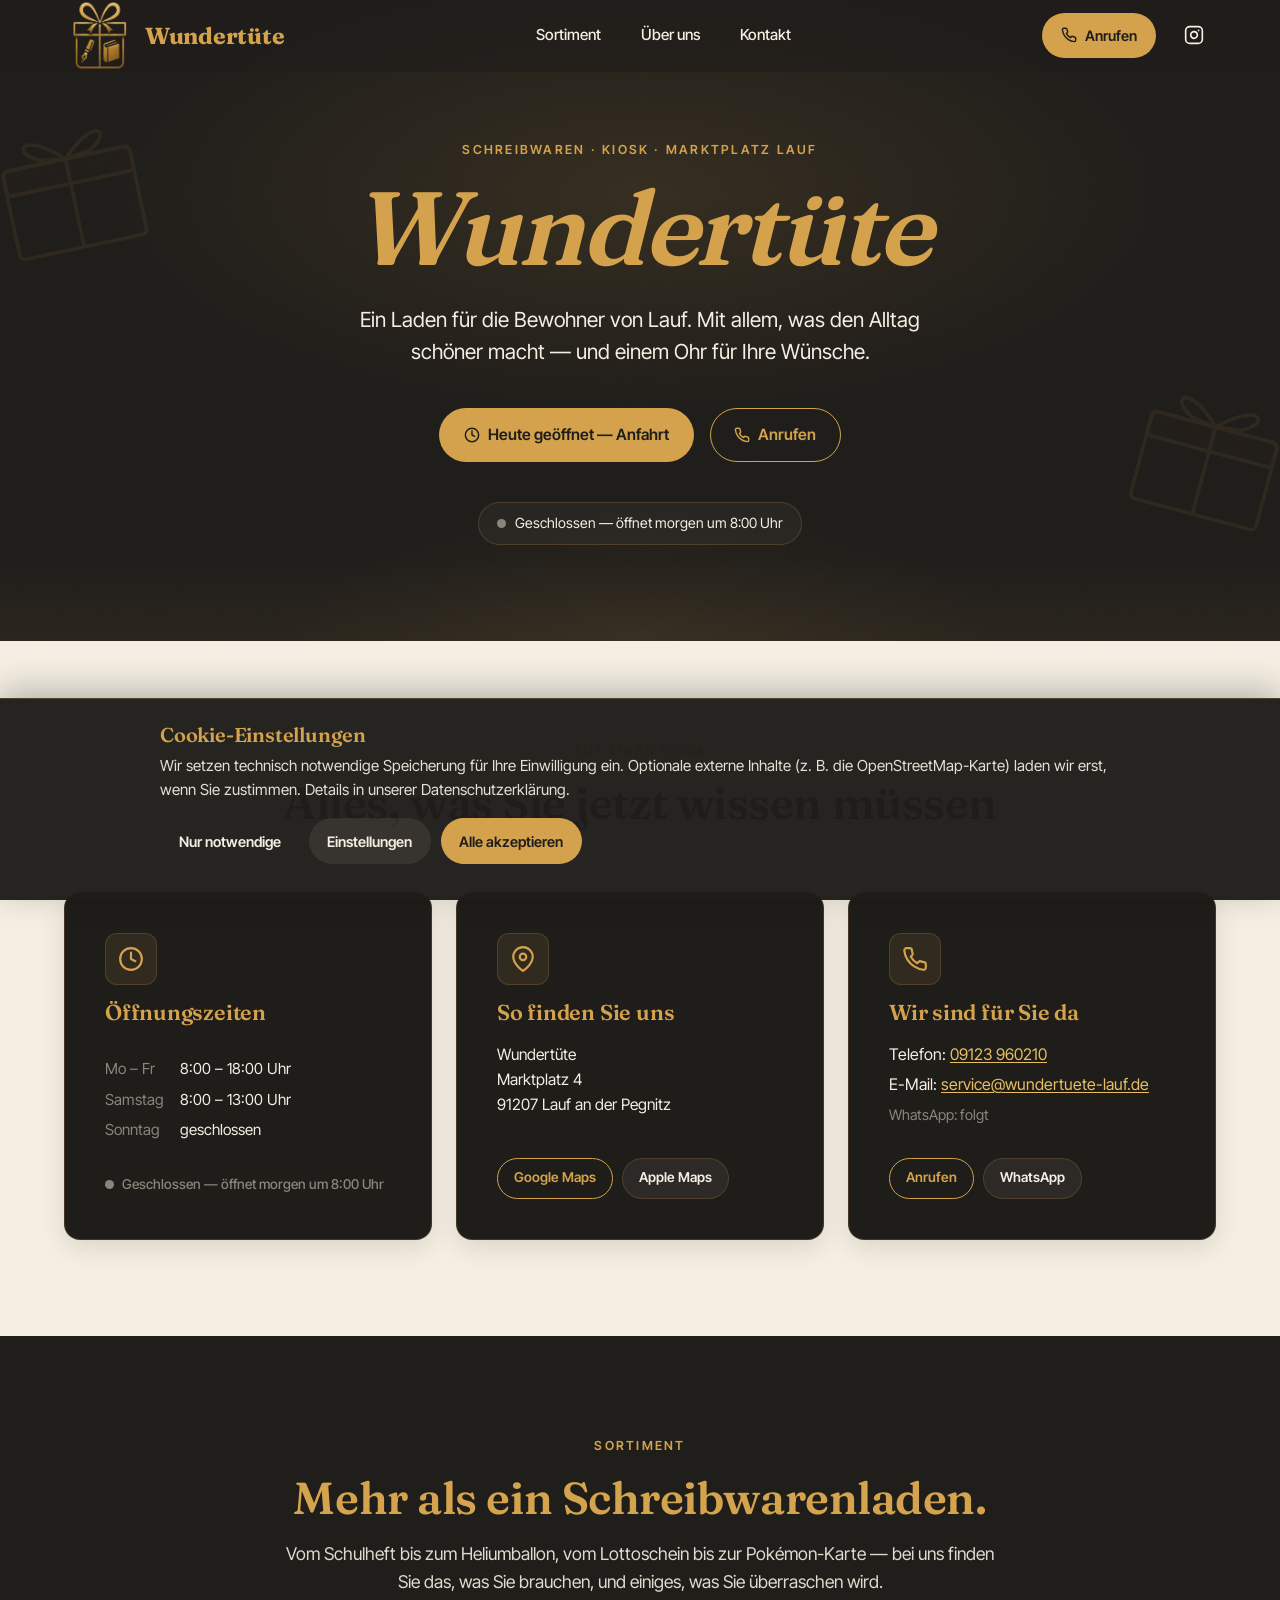
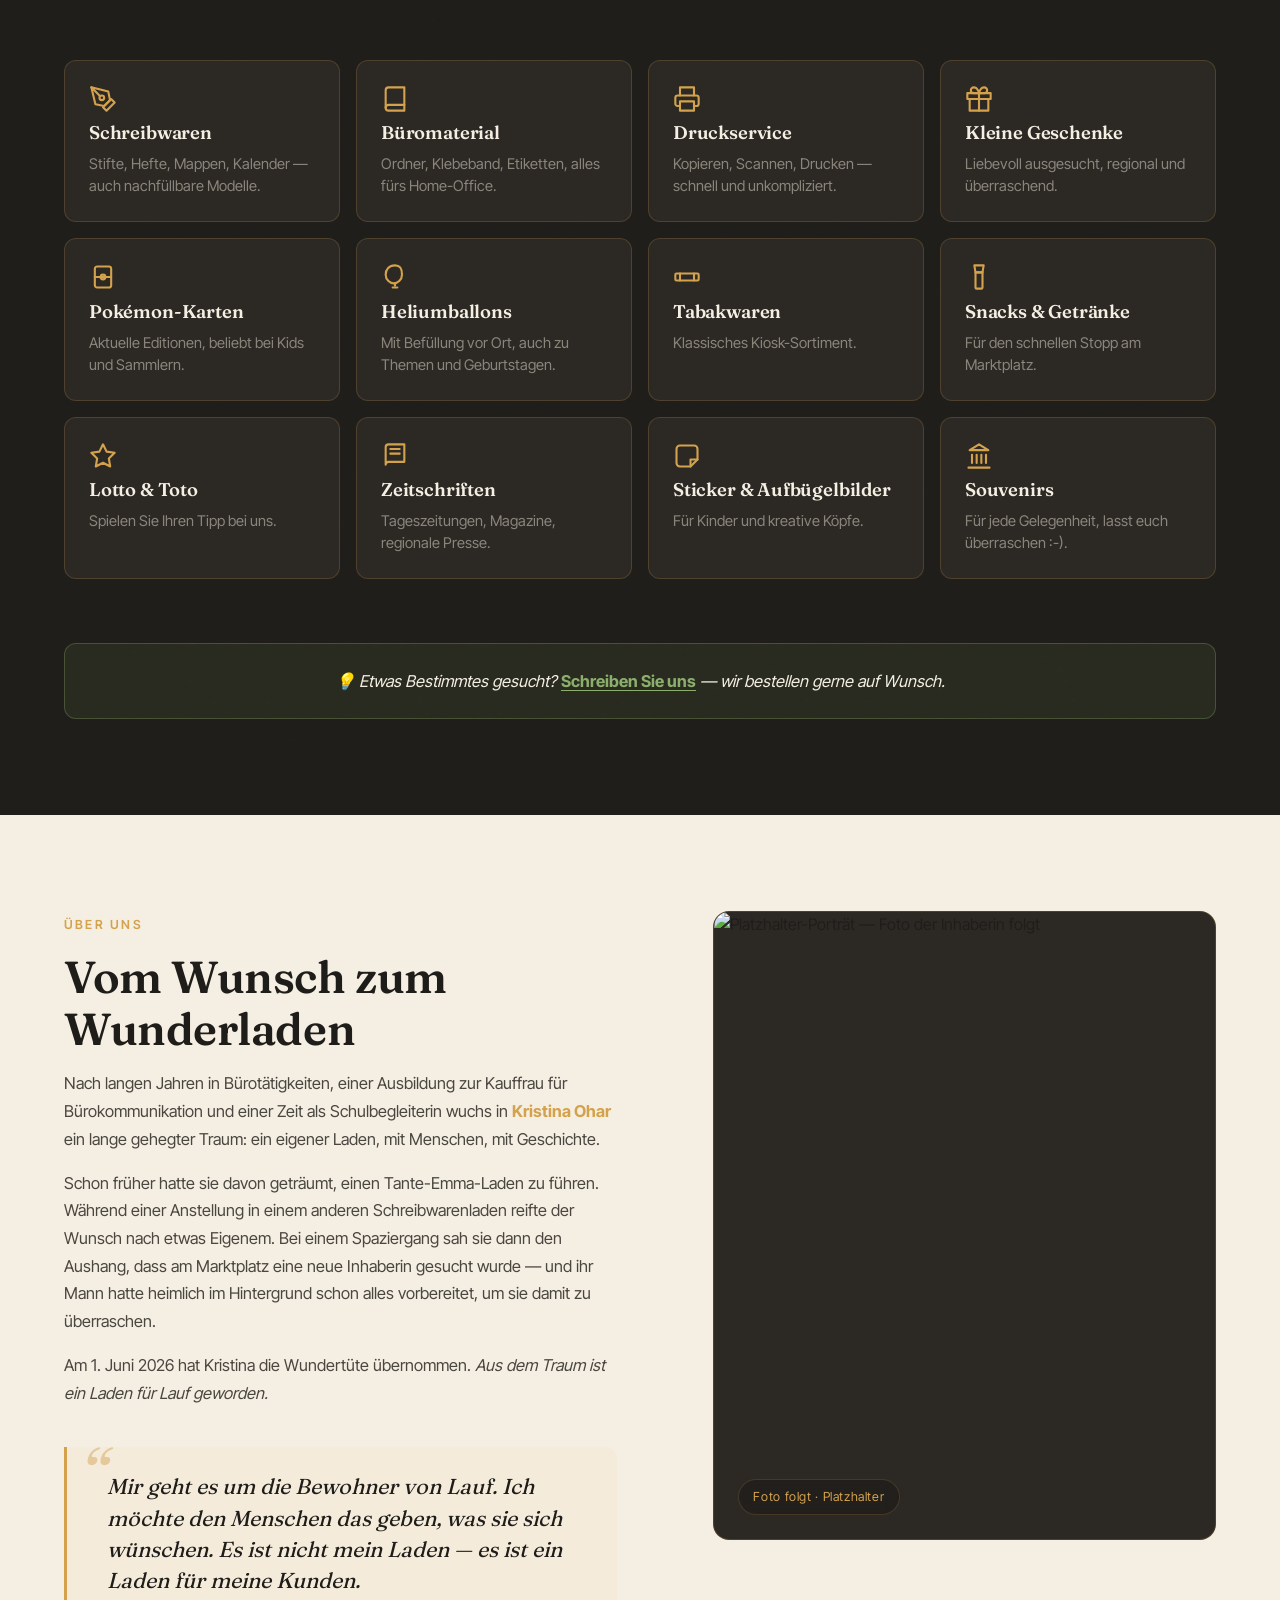
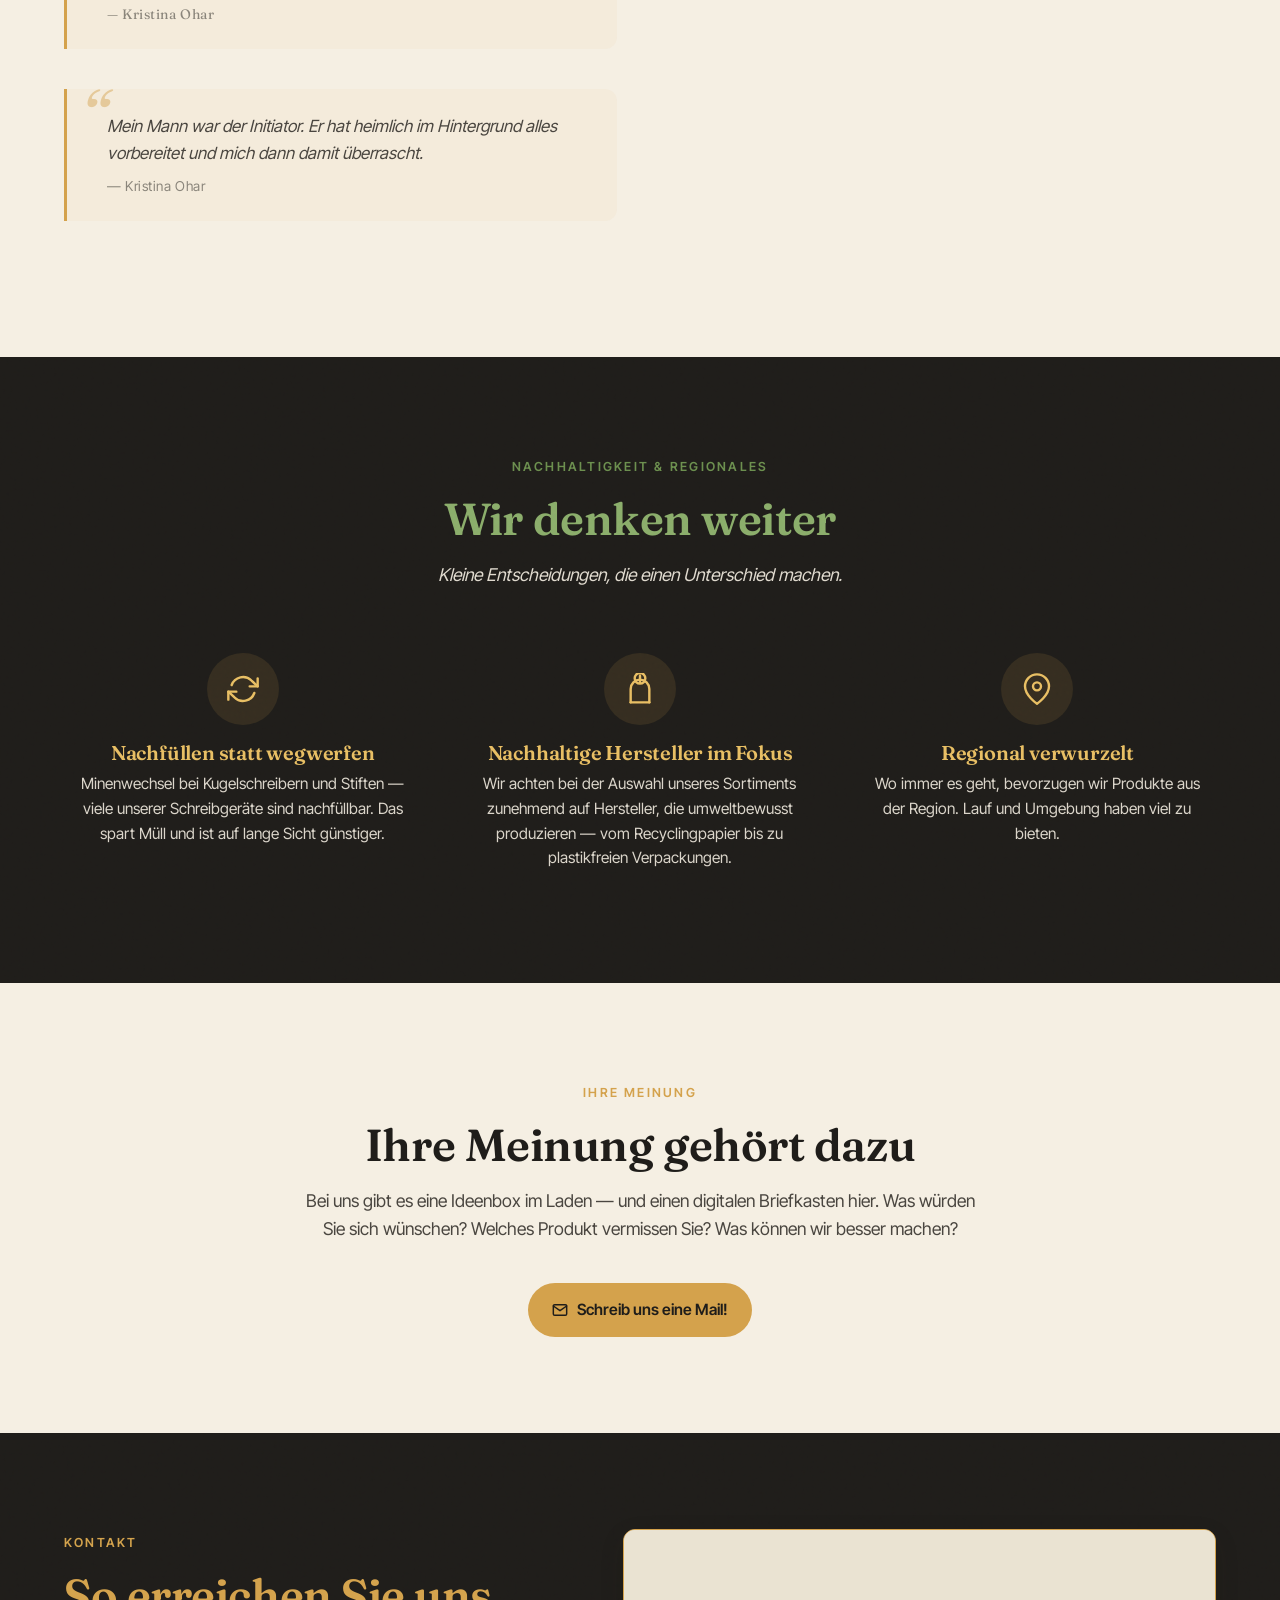
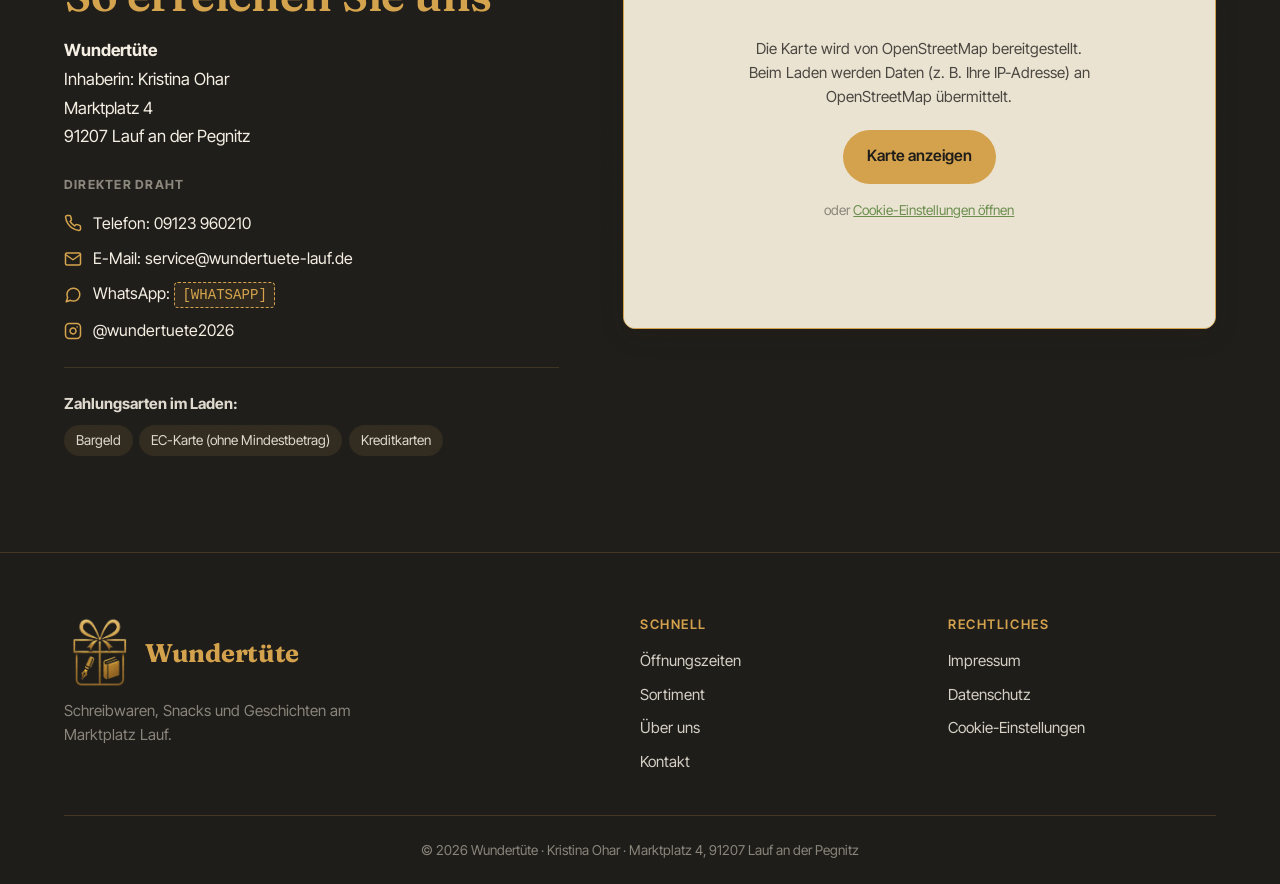
==== commit 94ff7a5e: "Telefonnummer 09123 960210 auf der Website hinterlegt Co-authored-by: Cursor <cursoragent@cursor.com" ====
--- a/index.html
+++ b/index.html
@@ -915,7 +915,7 @@
       </nav>
 
       <div class="header-actions">
-        <a href="tel:+49" class="btn btn--primary" aria-label="Anrufen">
+        <a href="tel:+499123960210" class="btn btn--primary" aria-label="Anrufen">
           <svg width="16" height="16" viewBox="0 0 24 24" fill="none" stroke="currentColor" stroke-width="2.2" stroke-linecap="round" stroke-linejoin="round" aria-hidden="true"><path d="M22 16.92v3a2 2 0 0 1-2.18 2 19.79 19.79 0 0 1-8.63-3.07 19.5 19.5 0 0 1-6-6 19.79 19.79 0 0 1-3.07-8.67A2 2 0 0 1 4.11 2h3a2 2 0 0 1 2 1.72 12.84 12.84 0 0 0 .7 2.81 2 2 0 0 1-.45 2.11L8.09 9.91a16 16 0 0 0 6 6l1.27-1.27a2 2 0 0 1 2.11-.45 12.84 12.84 0 0 0 2.81.7A2 2 0 0 1 22 16.92z"/></svg>
           <span class="anrufen-label">Anrufen</span>
         </a>
@@ -970,7 +970,7 @@
             <svg width="16" height="16" viewBox="0 0 24 24" fill="none" stroke="currentColor" stroke-width="2.2" stroke-linecap="round" stroke-linejoin="round" aria-hidden="true"><circle cx="12" cy="12" r="10"/><polyline points="12 6 12 12 16 14"/></svg>
             Heute geöffnet — Anfahrt
           </a>
-          <a href="tel:+49" class="btn btn--outline">
+          <a href="tel:+499123960210" class="btn btn--outline">
             <svg width="16" height="16" viewBox="0 0 24 24" fill="none" stroke="currentColor" stroke-width="2.2" stroke-linecap="round" stroke-linejoin="round" aria-hidden="true"><path d="M22 16.92v3a2 2 0 0 1-2.18 2 19.79 19.79 0 0 1-8.63-3.07 19.5 19.5 0 0 1-6-6 19.79 19.79 0 0 1-3.07-8.67A2 2 0 0 1 4.11 2h3a2 2 0 0 1 2 1.72 12.84 12.84 0 0 0 .7 2.81 2 2 0 0 1-.45 2.11L8.09 9.91a16 16 0 0 0 6 6l1.27-1.27a2 2 0 0 1 2.11-.45 12.84 12.84 0 0 0 2.81.7A2 2 0 0 1 22 16.92z"/></svg>
             Anrufen
           </a>
@@ -1035,12 +1035,12 @@
             </div>
             <h3>Wir sind für Sie da</h3>
             <div>
-              <p style="margin: 0 0 0.3rem 0; color: var(--color-cream);">Telefon: <span class="ph">[TELEFON]</span></p>
+              <p style="margin: 0 0 0.3rem 0; color: var(--color-cream);">Telefon: <a href="tel:+499123960210" style="color: var(--color-gold-bright); text-decoration: underline; text-underline-offset: 2px;">09123 960210</a></p>
               <p style="margin: 0 0 0.3rem 0; color: var(--color-cream);">E-Mail: <a href="mailto:service@wundertuete-lauf.de" style="color: var(--color-gold-bright); text-decoration: underline; text-underline-offset: 2px;">service@wundertuete-lauf.de</a></p>
               <p style="margin: 0; color: var(--color-text-muted); font-size: 0.9rem;">WhatsApp: folgt</p>
             </div>
             <div class="card-actions">
-              <a class="btn btn--outline" href="tel:+49">Anrufen</a>
+              <a class="btn btn--outline" href="tel:+499123960210">Anrufen</a>
               <a class="btn btn--ghost" href="https://wa.me/49">WhatsApp</a>
             </div>
           </article>
@@ -1281,7 +1281,7 @@
             <ul class="contact-list">
               <li>
                 <svg width="18" height="18" viewBox="0 0 24 24" fill="none" stroke="currentColor" stroke-width="2" stroke-linecap="round" stroke-linejoin="round" aria-hidden="true"><path d="M22 16.92v3a2 2 0 0 1-2.18 2 19.79 19.79 0 0 1-8.63-3.07 19.5 19.5 0 0 1-6-6 19.79 19.79 0 0 1-3.07-8.67A2 2 0 0 1 4.11 2h3a2 2 0 0 1 2 1.72 12.84 12.84 0 0 0 .7 2.81 2 2 0 0 1-.45 2.11L8.09 9.91a16 16 0 0 0 6 6l1.27-1.27a2 2 0 0 1 2.11-.45 12.84 12.84 0 0 0 2.81.7A2 2 0 0 1 22 16.92z"/></svg>
-                <a href="tel:+49">Telefon: <span class="ph">[TELEFON]</span></a>
+                <a href="tel:+499123960210">Telefon: 09123 960210</a>
               </li>
               <li>
                 <svg width="18" height="18" viewBox="0 0 24 24" fill="none" stroke="currentColor" stroke-width="2" stroke-linecap="round" stroke-linejoin="round" aria-hidden="true"><path d="M4 4h16c1.1 0 2 .9 2 2v12c0 1.1-.9 2-2 2H4c-1.1 0-2-.9-2-2V6c0-1.1.9-2 2-2z"/><polyline points="22,6 12,13 2,6"/></svg>
@@ -1368,7 +1368,7 @@
     "description": "Schreibwaren, Büromaterial, Druckservice, Heliumballons, Snacks und Lotto am Marktplatz Lauf.",
     "url": "",
     "image": "",
-    "telephone": "[TELEFON]",
+    "telephone": "+499123960210",
     "email": "service@wundertuete-lauf.de",
     "address": {
       "@type": "PostalAddress",
